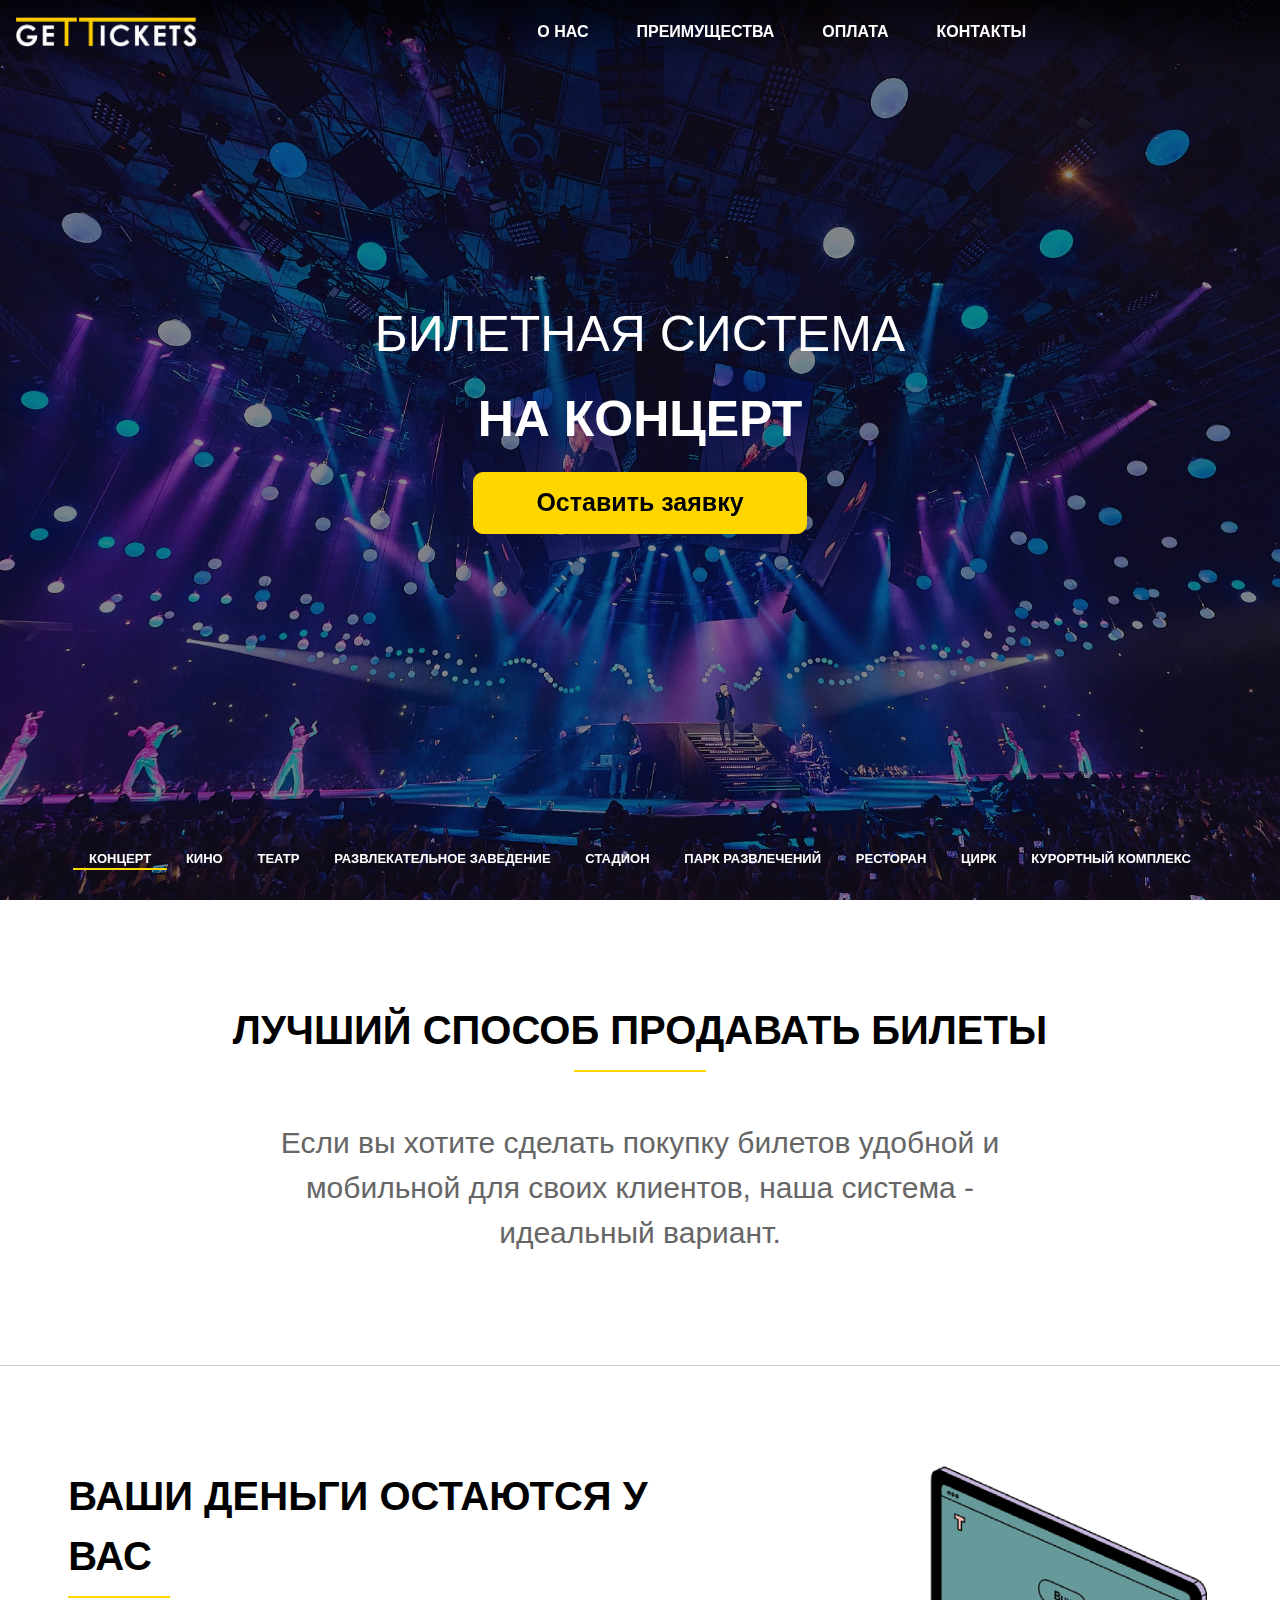
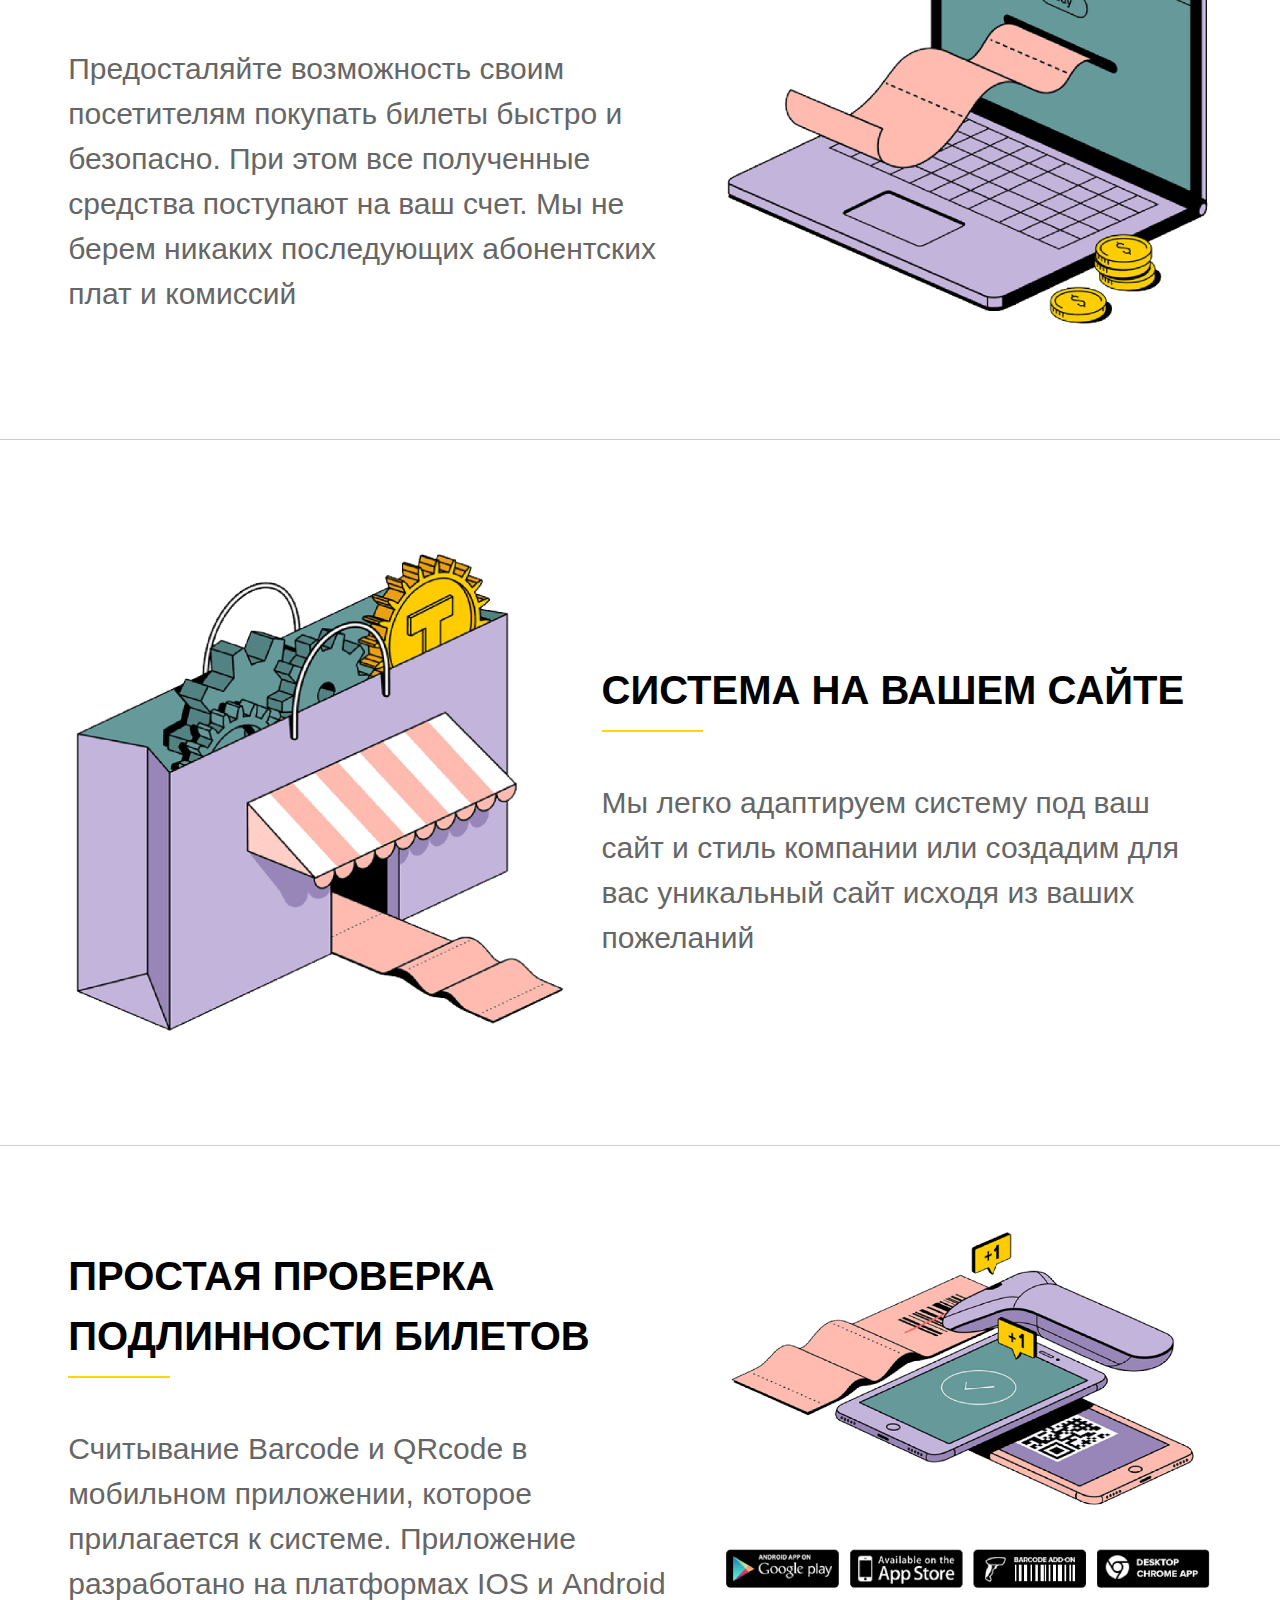
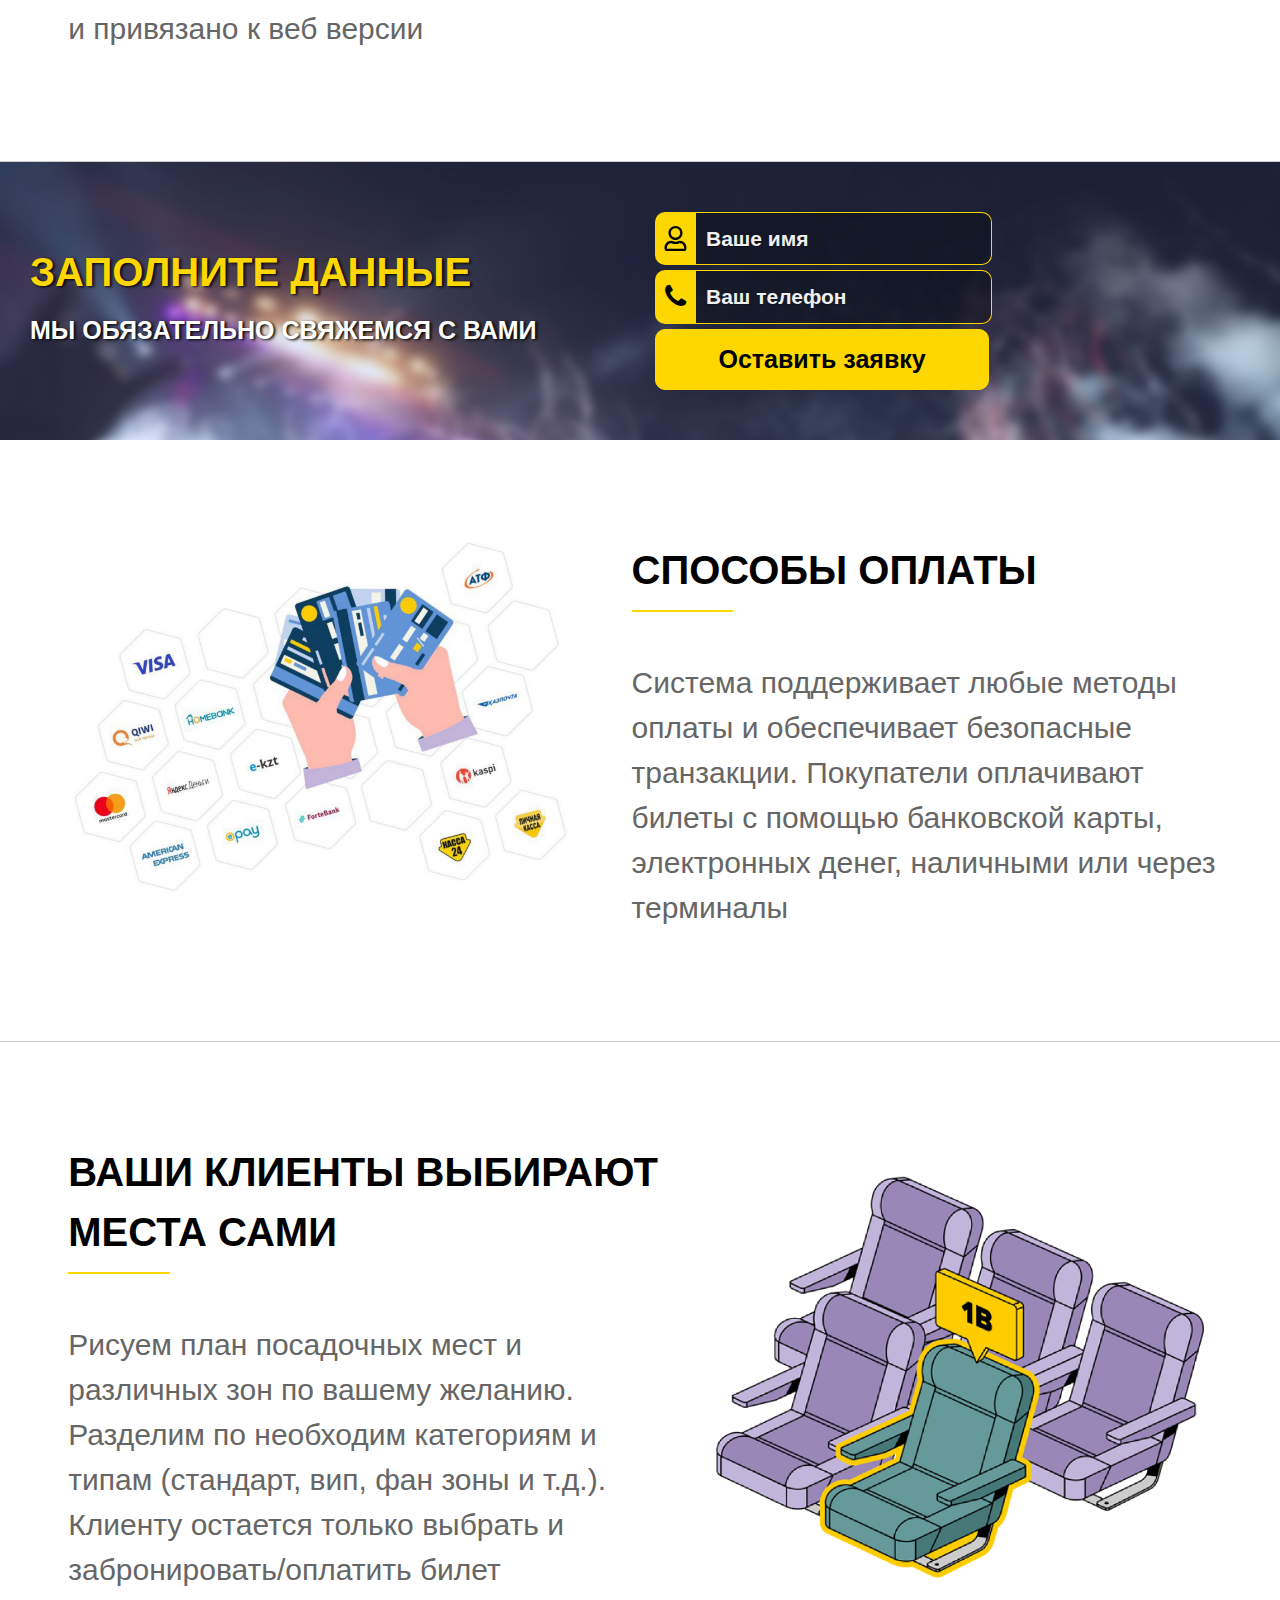
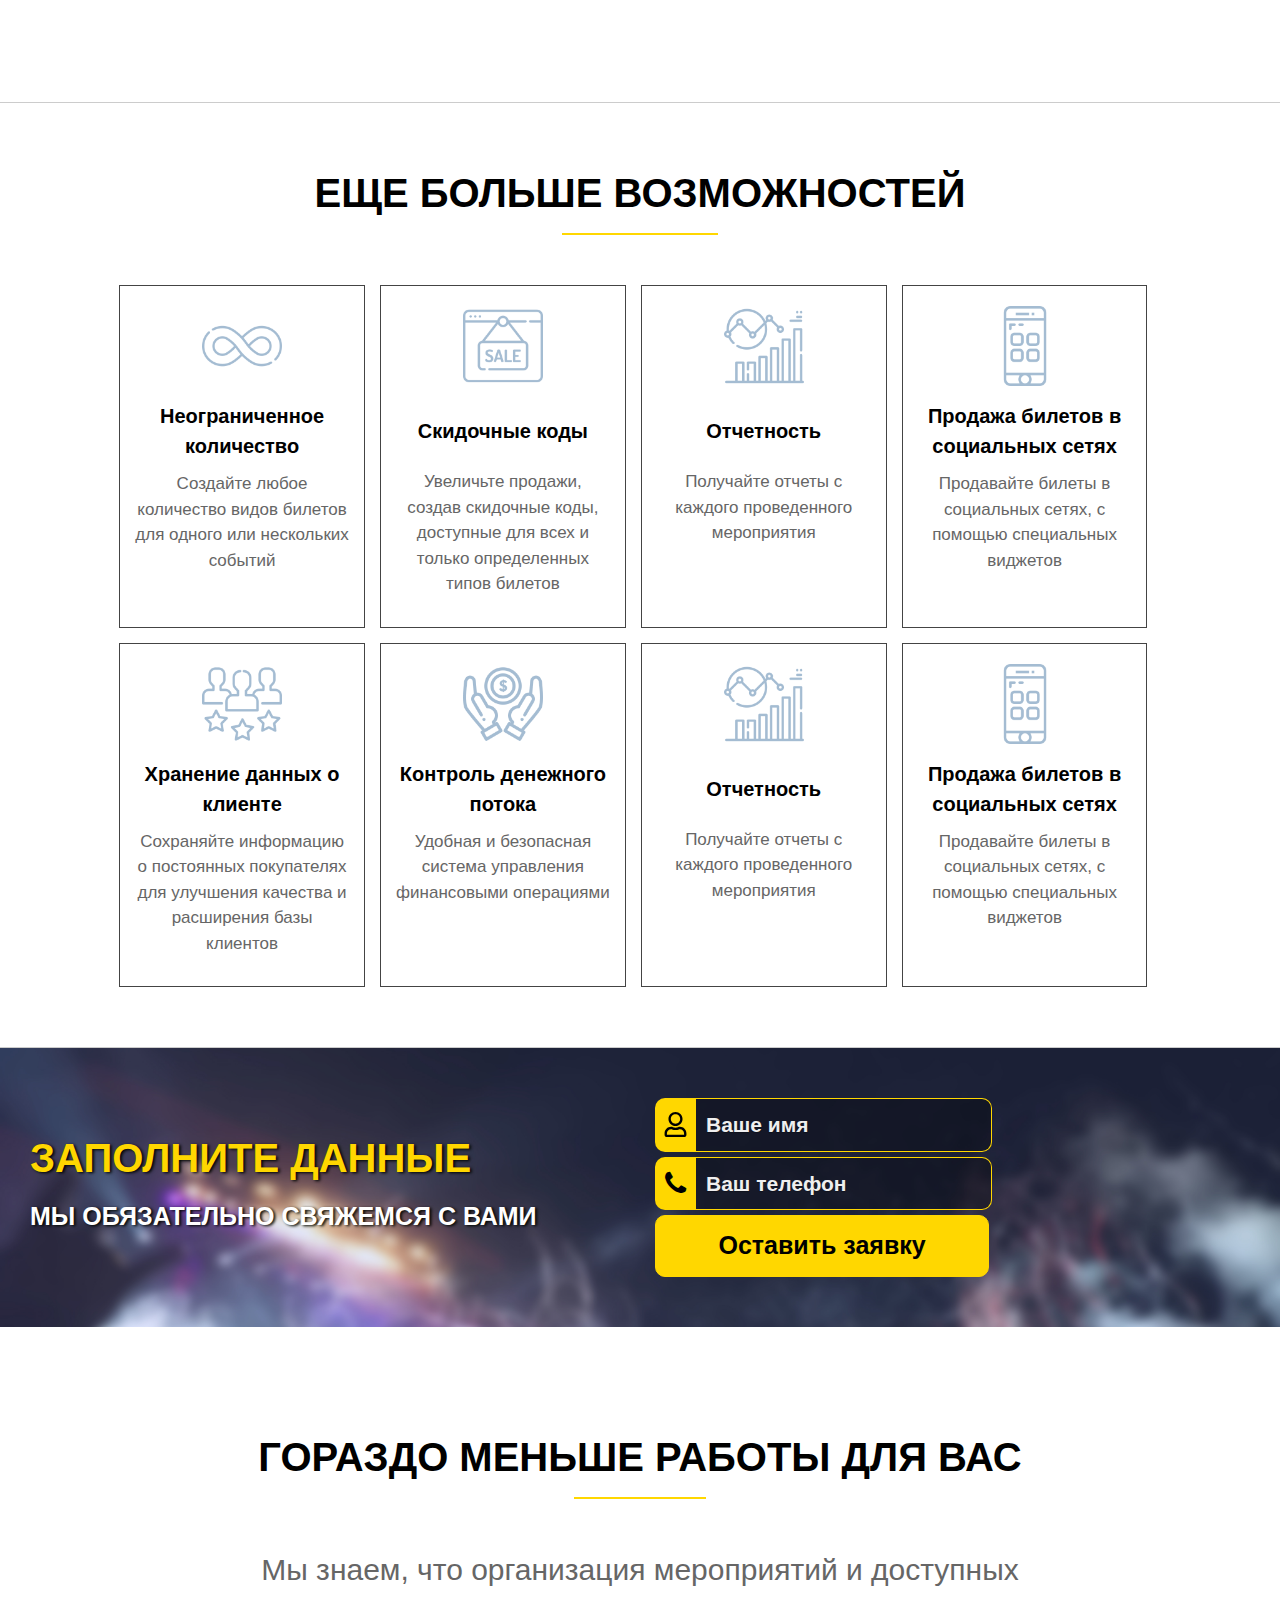
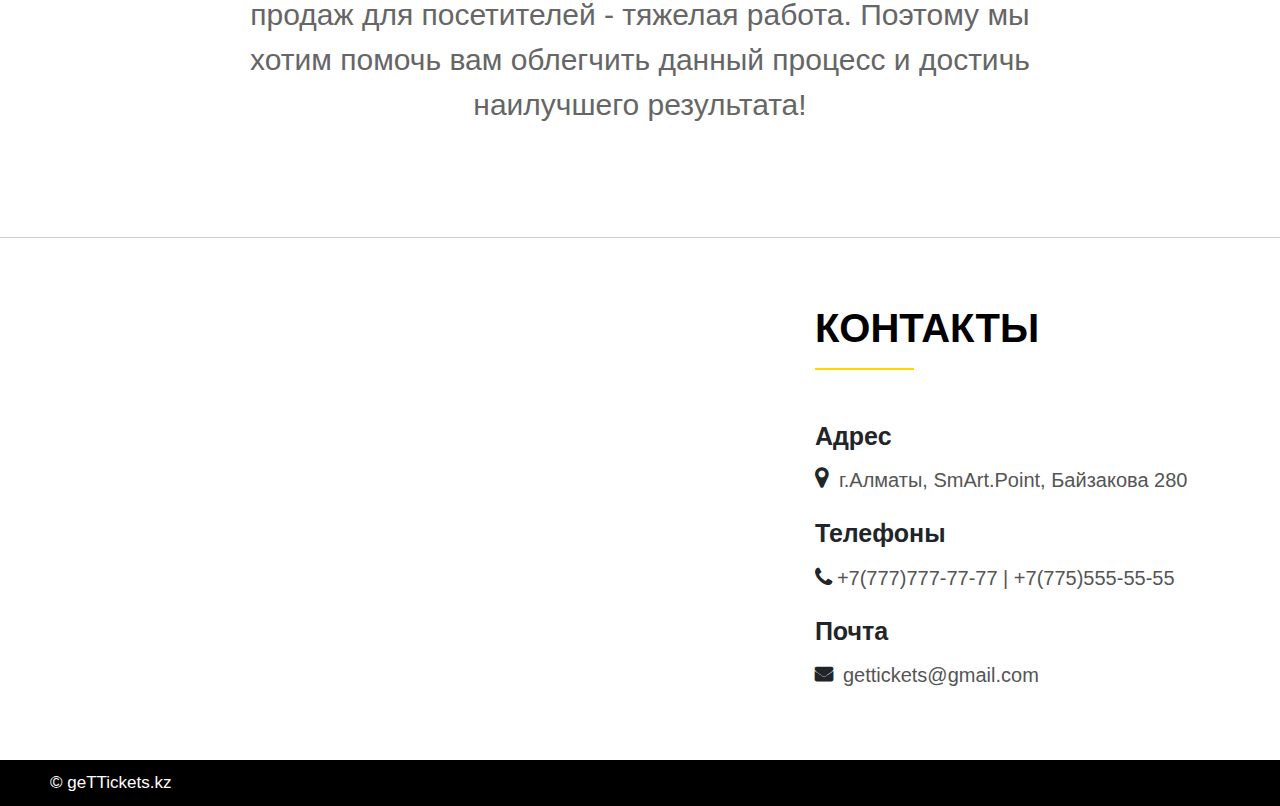
==== last/index.html @ 75f20d88 "sdf" ====
<!DOCTYPE html>
<html lang="en">
<head>
	<meta charset="UTF-8">
	<title>geTTickets | Онлайн продажа билетов</title>
	<link rel="stylesheet" href="css/bootstrap.css">
	<link rel="stylesheet" href="css/bootstrap.min.css">
	<link rel="stylesheet" href="css/style2.css">
	<link rel="stylesheet" href="css/slider.css">
	<link rel="stylesheet" href="css/modal.css">
	<link rel="stylesheet" href="css/menu-bar.css">
	<link rel='stylesheet' href='https://use.fontawesome.com/releases/v5.5.0/css/all.css' integrity='sha384-B4dIYHKNBt8Bc12p+WXckhzcICo0wtJAoU8YZTY5qE0Id1GSseTk6S+L3BlXeVIU' crossorigin='anonymous'>
	<link rel="stylesheet" href="https://cdnjs.cloudflare.com/ajax/libs/font-awesome/4.7.0/css/font-awesome.min.css">
	<link href="https://fonts.googleapis.com/icon?family=Material+Icons" rel="stylesheet">
	<script type="text/javascript" src="https://ajax.googleapis.com/ajax/libs/jquery/1.10.1/jquery.min.js"></script>
	<meta name="viewport" content="width=device-width, initial-scale=1.0">
</head>
</head>
<body>
	<header id="header" class="container-fluid">
		<div class="row js-phone">
			<div class="col-md-1 none-d-768"></div>
			<div id="logo" class="col-md-2 headerDiv">
				<a href="#sliders"><img id="whitelogo" src="img/logowhite.png"></a>
				<a href="#sliders"><img id="blacklogo" src="img/logoblack.png"></a>
			</div>
			<div class="col-md-3 none-d-768"></div>
			<div id="menu" class="col-md-6 headerContent d-flex">
				<div>
					<a class="headerLinks" id="links" href='#about' >О НАС</a>
				</div>
				<div>
					<a class="headerLinks" href="#prem" id="links2">ПРЕИМУЩЕСТВА</a>
				</div>
				<div>
					<a class="headerLinks" href="#money" id="links3">ОПЛАТА</a>
				</div>
				<div>
					<a class="headerLinks" href="#cont" id="links4">КОНТАКТЫ</a>
				</div>
			</div>
			<div id="menu-bar" class="menu-bar" onclick="openNav()">
				<i id="menui" class="fas fa-bars"></i>
			</div>
			<div id="close" onclick="closeNav()">
					<i id="closei" class="fa fa-close"></i>
			</div>
			<div id="myNav" class="overlay">
			  <div class="overlay-content">
			  	<div class="d-flex contact-adpv j-s-c ">
					<div class="d-flex col-md-6 pd-0">
						<i class="material-icons">phone</i> <a href="#"> 8-(72932)-2-24-36</a>
					</div>
					<div class="d-flex col-md-6 left-cont">
						<i class="material-icons">mail_outline</i> <a href="#"> toomadicom@mail.ru</a>
					</div>
				</div>

				<div id="adpv-menu"	class="second-links-adpv">
					<a id="links" href="#about"  onclick="closeNav()">О НАС</a>
					<a id="links2" href="#prem" onclick="closeNav()">ПРЕИМУЩЕСТВА</a>
					<a id="links3" href="#money" onclick="closeNav()">ОПЛАТА</a>
					<a id="links4" href="#cont" onclick="closeNav()">КОНТАКТЫ</a>
				</div>
			    
			  </div>
			</div>
		</div> 
	</header>
	<div id="nav_up" class="nav_up"><i class="material-icons">arrow_upward</i></div>
	<section class="cd-hero">

  <ul id="sliders" class="cd-hero-slider autoplay">

    <li class="selected" id="li-1">
      <div class="cd-full-width">
        <div class="cd-content">
          <p class="ticket">БИЛЕТНАЯ СИСТЕМА</p>
          <p class="ticket-type">НА КОНЦЕРТ</p>
          <div class="buttonZayavka">
					<button id="btn"><p>Оставить заявку</p></button>
			</div>
        </div>
      </div>
    </li>

    <li id="li-2">
      <div class="cd-full-width">
        <div class="cd-content">
          <p class="ticket">БИЛЕТНАЯ СИСТЕМА</p>
          <p class="ticket-type">В КИНО</p>
          <div class="buttonZayavka">
					<button id="btn"><p>Оставить заявку</p></button>
				</div>
        </div>
      </div>
    </li>

    <li id="li-3">
      <div class="cd-full-width">
        <div class="cd-content">
          <p class="ticket">БИЛЕТНАЯ СИСТЕМА</p>
          <p class="ticket-type">В ТЕАТР</p>
          <div class="buttonZayavka">
					<button id="btn"><p>Оставить заявку</p></button>
				</div>
        </div>
      </div>
    </li>

    <li id="li-4">
     <div class="cd-full-width">
        <div class="cd-content">
          <p class="ticket">БИЛЕТНАЯ СИСТЕМА</p>
          <p class="ticket-type">В РАЗВЛЕКАТЕЛЬНОЕ ЗАВЕДЕНИЕ</p>
 			<div class="buttonZayavka">
					<button id="btn"><p>Оставить заявку</p></button>
				</div>
        </div>
      </div>
    </li>

    <li id="li-5">
      <div class="cd-full-width">
        <div class="cd-content">
          <p class="ticket">БИЛЕТНАЯ СИСТЕМА</p>
          <p class="ticket-type">НА СТАДИОН</p>
          <div class="buttonZayavka">
					<button id="btn"><p>Оставить заявку</p></button>
				</div>
        </div>
      </div>
    </li>

    <li id="li-6">
      <div class="cd-full-width">
        <div class="cd-content">
          <p class="ticket">БИЛЕТНАЯ СИСТЕМА</p>
          <p class="ticket-type">В ПАРК РАЗВЛЕЧЕНИЙ</p>
          <div class="buttonZayavka">
				<button id="btn"><p>Оставить заявку</p></button>
			</div>
        </div>
      </div>
    </li>

    <li id="li-7">
      <div class="cd-full-width">
        <div class="cd-content">
          <p class="ticket">БИЛЕТНАЯ СИСТЕМА</p>
          <p class="ticket-type">В РЕСТОРАН</p>
          <div class="buttonZayavka">
					<button id="btn"><p>Оставить заявку</p></button>
				</div>
        </div>
      </div>
    </li>

    <li id="li-8">
      <div class="cd-full-width">
        <div class="cd-content">
          <p class="ticket">БИЛЕТНАЯ СИСТЕМА</p>
          <p class="ticket-type">В ЦИРК</p>
          <div class="buttonZayavka">
					<button  id="btn"><p>Оставить заявку</p></button>
				</div>
        </div>
      </div>
    </li>

    <li id="li-9">
      <div class="cd-full-width">
        <div class="cd-content">
          <p class="ticket">БИЛЕТНАЯ СИСТЕМА</p>
          <p class="ticket-type">НА КУРОРТНЫЙ КОМПЛЕКС</p>
    		<div class="buttonZayavka">
					<button id="btn"><p>Оставить заявку</p></button>
				</div>
        </div>
      </div>
    </li>
  </ul>

  <div class="cd-slider-nav">

    <!--<span class="cd-marker"></span>-->
    <nav class="text">
      <a href="#0" class="selected">КОНЦЕРТ</a>
      <a href="#0">КИНО</a>
      <a href="#0">ТЕАТР</a>
      <a href="#0">РАЗВЛЕКАТЕЛЬНОЕ ЗАВЕДЕНИЕ</a>
      <a href="#0">СТАДИОН</a>
      <a href="#0">ПАРК РАЗВЛЕЧЕНИЙ</a>
      <a href="#0">РЕСТОРАН</a>
      <a href="#0">ЦИРК</a>
      <a href="#0">КУРОРТНЫЙ КОМПЛЕКС</a>
    </nav>
  </div>
</section>

	<section class="container-fluid section2">
		<div class="d-flex jsc-phone">
			<div class="col-md-2 cl-05 none-d-426"></div>
			<div class="col-md-8 div1">   
				<div class="text2">
					<p>ЛУЧШИЙ СПОСОБ ПРОДАВАТЬ БИЛЕТЫ</p>
				</div>
				<div class="col-md-12 d-flex j-s-c-c">
					<div class="col-md-2 line"></div>
				</div>
				<div class="text">
					<p>Если вы хотите сделать покупку билетов удобной и мобильной для своих клиентов, наша система - идеальный вариант.</p>
				</div>
			</div>
			<div class="col-md-2 cl-05 none-d-426"></div>
		</div>		
	</section>
	<section class="container-fluid section1">
		<div class="d-flex">
			<div class="col-md-05"></div>
			<div class="col-md-6">
				<p class="mainText">ВАШИ ДЕНЬГИ ОСТАЮТСЯ У ВАС</p>
				<div class="adpv-line"><div class="col-md-2 line"></div></div>
				<p class="inText">Предосталяйте возможность своим посетителям покупать билеты быстро и безопасно. При этом все полученные средства поступают на ваш счет. Мы не берем никаких последующих абонентских плат и комиссий</p>
			</div>
			<div class="col-md-5 section5">
				<img class="buy adpv-width" src="img/first-png.png">
			</div>
		</div>
	</section>

	

	<section id="about" class="container-fluid section1">
		<div class="d-flex">
			<div class="col-md-05"></div>
			<div class="col-md-5">
				<img class="system none-d-426" src="img/second-png.png">
			</div>
			<div class="col-md-6 m-system">
				<p class="mainText adaptive">СИСТЕМА НА ВАШЕМ САЙТЕ</p>
				<div class="adpv-line"><div class="col-md-2 line"></div></div>
				<p class="inText">Мы легко адаптируем систему под ваш сайт и стиль компании или создадим для вас уникальный сайт исходя из ваших пожеланий</p>
			</div>
			<div class="col-md-5 ">
				<img class="system1 none-dd" src="img/second-png.png">
			</div>
			<div class="col-md-05"></div>
		</div>
	</section>

	<section class="container-fluid section1">
		<div class="d-flex">
			<div class="col-md-05"></div>
			<div class="col-md-6">
				<p class="mainText">ПРОСТАЯ ПРОВЕРКА ПОДЛИННОСТИ БИЛЕТОВ</p>
				<div class="adpv-line"><div class="col-md-2 line"></div></div>
				<p class="inText">Считывание Barcode и QRcode в мобильном приложении, которое прилагается к системе. Приложение разработано на
				платформах IOS и Android и привязано к веб версии</p>
			</div>
			<div class="col-md-5 section5">
				<img class="check adpv-width" src="img/third-png2.png">
			</div>
		</div>
	</section>
	
	<section class="container-fluid zayavka">
		<div class="col-md-12 d-flex">
			<div class="col-md-1 none-d-768"></div>
			<div class="col-md-6 zayavkaText">
				<p class="mainZayavka">ЗАПОЛНИТЕ ДАННЫЕ</p>
				<p class="inZayavka">МЫ ОБЯЗАТЕЛЬНО СВЯЖЕМСЯ С ВАМИ</p>
			</div>
			<form action="send.php" method="post" class="col-md-5 inputs">
				<div class="d-flex div-center">
					<div class="iconName">
						<img style="color: black;height: 25px; width: 25px" src="img/user-regular.svg"></i>
					</div>
					<div>
						<input type="text" name="nameofOrder" placeholder="Ваше имя" required>
					</div>
				</div>
				<div class="d-flex div-center">
					<div class="iconPhone">
						<i style="color: black;font-size: 27px" class="fa fa-phone"></i>
					</div>
					<div class="inputPhone">
						<input name="phone" type="text" placeholder="Ваш телефон" required>
					</div>
				</div>
				<div class="buttonZayavka">
					<button><p>Оставить заявку</p></button>
				</div>
			<div class="col-md-1 none-d-768"></div>
		</form>
	</section>


	<section class="container-fluid section1">
		<div class="d-flex">
			<div class="col-md-05"></div>
			<div class="col-md-5">
				<img class="system none-d-426" src="img/fourth-png.jpg">
			</div>
			<div class="col-md-6 m-money">
				<p class="mainText">СПОСОБЫ ОПЛАТЫ</p>
				<div class="adpv-line"><div class="col-md-2 line"></div></div>
				<p class="inText">Система поддерживает любые методы оплаты и обеспечивает безопасные транзакции. Покупатели оплачивают билеты с помощью банковской карты, электронных денег, наличными или через терминалы</p>
			</div>
			<div class="col-md-5">
				<img class="system1 none-dd" src="img/fourth-png.jpg">
			</div>
			<div class="col-md-05"></div>
		</div>
	</section>

	<section class="container-fluid section1">
		<div class="d-flex">
			<div class="col-md-05"></div>
			<div class="col-md-6">
				<p class="mainText">ВАШИ КЛИЕНТЫ ВЫБИРАЮТ МЕСТА САМИ</p>
				<div class="adpv-line"><div class="col-md-2 line"></div></div>
				<p class="inText">Рисуем план посадочных мест и различных зон по вашему желанию. Разделим по необходим категориям и типам (стандарт, вип, фан зоны и т.д.). Клиенту остается только выбрать и забронировать/оплатить билет</p>
			</div>
			<div class="col-md-5 m-places">
				<img class="places adpv-width" src="img/fifth-png.png">
			</div>
		</div>
	</section>

	<section id="prem" class="container-fluid oport">
		<div class="d-flex">
			<div class="col-md-12 ability">
				<p>ЕЩЕ БОЛЬШЕ ВОЗМОЖНОСТЕЙ</p>
			</div>
			<div class="col-md-12 d-flex j-s-c-c">
				<div class="col-md-15 line"></div>
			</div>
			<div class="col-md-12 d-flex adap">
				<div class="col-md-1 none-d"></div>
				<div class="col-md-23 abilityContTop abilityCont">
					<div class="d-flex j-s-c-c">
						<img src="img/infinity.png">
					</div>
					<p class="abilityMain abilityInfinity">Неограниченное количество</p>
					<p class="abilityIn">Создайте любое количество видов билетов для одного или нескольких событий</p>
				</div>
				<div class="col-md-23 abilityContPad abilityContTop abilityCont">
					<div class="d-flex j-s-c-c">
						<img src="img/sale.png">
					</div>
					<p class="abilityMain abilityMainPad">Скидочные коды</p>
					<p class="abilityIn abilityInPad">Увеличьте продажи, создав скидочные коды, доступные для всех и только определенных типов билетов</p>
				</div>
				<div class="col-md-23 abilityContPad abilityContTop abilityCont">
					<div class="d-flex j-s-c-c">
						<img src="img/diagram.png">
					</div>
					<p class="abilityMain abilityMainPad">Отчетность</p>
					<p class="abilityIn abilityInPad">Получайте отчеты с каждого проведенного мероприятия</p>
				</div>
				<div class="col-md-23 abilityContPad abilityContTop abilityCont"> 
					<div class="d-flex j-s-c-c">
						<img src="img/cellphone.png">
					</div>
					<p class="abilityMain abilityInfinity">Продажа билетов в социальных сетях</p>
					<p class="abilityIn">Продавайте билеты в социальных сетях, с помощью специальных виджетов</p>
				</div>
				<div class="col-md-1 none-d"></div>
			</div>
			
			<div class="col-md-12 d-flex adap">
				<div class="col-md-1 none-d"></div>
			<div class="col-md-23 abilityContTop2 abilityCont">
				<div class="d-flex j-s-c-c">
					<img src="img/rating.png">
				</div>
				<p class="abilityMain abilityInfinity">Хранение данных о клиенте</p>
				<p class="abilityIn">Сохраняйте информацию о постоянных покупателях для улучшения качества и расширения базы клиентов</p>
			</div>
			<div class="col-md-23 abilityContPad abilityContTop2 abilityCont">
				<div class="d-flex j-s-c-c">
					<img src="img/hands.png">
				</div>
				<p class="abilityMain abilityInfinity">Контроль денежного потока</p>
				<p class="abilityIn">Удобная и безопасная система управления финансовыми операциями</p>
			</div>
			<div class="col-md-23 abilityContPad abilityContTop2 abilityCont">
				<div class="d-flex j-s-c-c">
					<img src="img/diagram.png">
				</div>
				<p class="abilityMain abilityMainPad">Отчетность</p>
				<p class="abilityIn abilityInPad">Получайте отчеты с каждого проведенного мероприятия</p>
			</div>
			<div class="col-md-23 abilityContPad abilityContTop2 abilityCont">
				<div class="d-flex j-s-c-c">
					<img src="img/cellphone.png">
				</div>
				<p class="abilityMain abilityInfinity">Продажа билетов в социальных сетях</p>
				<p class="abilityIn">Продавайте билеты в социальных сетях, с помощью специальных виджетов</p>
			</div>
			<div class="col-md-1 none-d"></div>
			</div>
			
		</div>
	</section>

	<section class="container-fluid zayavka">
		<div class="col-md-12 d-flex">
			<div class="col-md-1 none-d-768"></div>
			<div class="col-md-6 zayavkaText">
				<p class="mainZayavka">ЗАПОЛНИТЕ ДАННЫЕ</p>
				<p class="inZayavka">МЫ ОБЯЗАТЕЛЬНО СВЯЖЕМСЯ С ВАМИ</p>
			</div>
			<form action="send.php" method="post" class="col-md-5 inputs">
				<div class="d-flex div-center">
					<div class="iconName">
						<img style="color: black;height: 25px; width: 25px" src="img/user-regular.svg"></i>
					</div>
					<div>
						<input type="text" name="nameofOrder" placeholder="Ваше имя" required>
					</div>
				</div>
				<div class="d-flex div-center">
					<div class="iconPhone">
						<i style="color: black;font-size: 27px" class="fa fa-phone"></i>
					</div>
					<div class="inputPhone">
						<input name="phone" type="text" placeholder="Ваш телефон" required>
					</div>
				</div>
				<div class="buttonZayavka">
					<button><p>Оставить заявку</p></button>
				</div>
			<div class="col-md-1 none-d-768"></div>
		</form>
	</section>

	<section class="container-fluid section1">
		<div class="d-flex">
			<div class="col-md-2 cl-05"></div>
			<div class="col-md-8 textLast div1">
				<p class="mainText3">ГОРАЗДО МЕНЬШЕ РАБОТЫ ДЛЯ ВАС</p>
				
				<div class="col-md-12 d-flex j-s-c-c">
					<div class="col-md-2 line"></div>
				</div>

				<p class="inText3">Мы знаем, что организация мероприятий и доступных продаж для посетителей - тяжелая работа. Поэтому мы хотим помочь вам облегчить данный процесс и достичь наилучшего результата!</p>
			</div>
			<div class="col-md-2 cl-05"></div>
		</div>
	</section>

	<section id="cont" class="container-fluid section10">
		<div class="d-flex">
			<div class="col-md-05 none-d"></div>
			<div class="col-md-7">
				<iframe src="https://www.google.com/maps/embed?pb=!1m18!1m12!1m3!1d2906.699602905428!2d76.91304671493226!3d43.23675747913763!2m3!1f0!2f0!3f0!3m2!1i1024!2i768!4f13.1!3m3!1m2!1s0x3883692d9f8f2147%3A0x285d7f198254b840!2sSmArt.Point!5e0!3m2!1sru!2skz!4v1543056593631" width="100%" height="100%" frameborder="0" style="border:0" allowfullscreen></iframe>
			</div>
			<div class="col-md-4 contact">
				<div class="h-text"><p class="contacts">КОНТАКТЫ</p>	</div>
				
				<div class="col-md-12 jsc-phone d-flex pd-0"><div class="col-md-3 line "></div></div>
				<div class="p-contacts">
					<p class="address">Адрес</p>
					<div class="d-flex">
						<i style="font-size: 24px;" class="fa fa-map-marker"></i>
						<p class="addressCont">г.Алматы, SmArt.Point, Байзакова 280</p>
					</div>
					<p class="phone">Телефоны</p>
					<div class="d-flex">
						<i class="fa fa-phone" style="font-size: 22px;padding-top: 3px;"></i>
						<p class="phoneCont">+7(777)777-77-77 | +7(775)555-55-55</p>
					</div>
					<p class="email">Почта</p>
					<div class="d-flex iconSMS">
						<i class="fa fa-envelope" style="padding-top: 5px; font-size: 18px"></i>
						<p class="emailCont">gettickets@gmail.com</p>
					</div>
				</div>
			</div>
		</div>
	</section>
		
	<footer class="container-fluid footerContent">
		<p>© geTTickets.kz</p>
	</footer>

	<script>
    window.onscroll = function() {scrollFunction(),scrollF()};
     function scrollF() {
		    if (document.body.scrollTop > 500 || document.documentElement.scrollTop > 500) {
		        document.getElementById("nav_up").style.display = "block";
		    } else {
		        document.getElementById("nav_up").style.display = "none";
		    }
		}
    function scrollFunction() {
        if (document.body.scrollTop > 50 || document.documentElement.scrollTop > 50) {
            document.getElementById("header").style.background = "white";
            document.getElementById("blacklogo").style.display = "block";
            document.getElementById("whitelogo").style.display = "none";

            document.getElementById("header").style.boxShadow = "0 0.5px 20px rgba(0, 0, 0, .3)";
            document.getElementById("links").style.color = "black";
            document.getElementById("links2").style.color = "black";
            document.getElementById("links3").style.color = "black";
            document.getElementById("links4").style.color = "black";
            document.getElementById("menui").style.color = "black";
            document.getElementById("closei").style.color = "black";

            document.getElementById("header").style.transition = "0.7s";
        } else {
        	document.getElementById("blacklogo").style.display = "none";
            document.getElementById("whitelogo").style.display = "block";
            
        	document.getElementById("header").style.boxShadow = "0 4px 8px rgba(0, 0, 0, 0)";
            document.getElementById("header").style.background = "transparent";
            document.getElementById("links").style.color = "white";
            document.getElementById("links2").style.color = "white";
            document.getElementById("links3").style.color = "white";
            document.getElementById("links4").style.color = "white";
            document.getElementById("menui").style.color = "white";
            document.getElementById("closei").style.color = "white";
        }
    }
    
  </script>
  <script src="js/jquery-1.3.2.js" type="text/javascript"></script>
		<script>
			$(function() {
				var $elem = $('#content');
				
				$('#nav_up').fadeIn('default');  

				$('#nav_up').click(
					function (e) {
						$('html, body').animate({scrollTop: '0px'}, 800);
					}
				);
            });
    </script>
 <script type="text/javascript">
	    $(document).ready(function(){
   		 $("#menu").on("click","a", function (event) {
        event.preventDefault();
        var id  = $(this).attr('href'),
            top = $(id).offset().top;
        $('body,html').animate({scrollTop: top}, 1000);
    		});
		});
</script>
 <script type="text/javascript">
	    $(document).ready(function(){
   		 $("#logo").on("click","a", function (event) {
        event.preventDefault();
        var id = $(this).attr('href'),
            top = $(id).offset().top;
        $('body,html').animate({scrollTop: top}, 1000);
    		});
		});
</script>
<script type="text/javascript">
	    $(document).ready(function(){
   		 $("#adpv-menu").on("click","a", function (event) {
        event.preventDefault();
        var id  = $(this).attr('href'),
            top = $(id).offset().top;
        $('body,html').animate({scrollTop: top}, 1000);
    		});
		});
</script>
	
<script>
  var slidesWrapper = $('.cd-hero-slider');

  //check if a .cd-hero-slider exists in the DOM
  if ( slidesWrapper.length > 0 ) {

    var sliderNav = $('.cd-slider-nav');
    var slidesNumber = slidesWrapper.children('li').length;
    var visibleSlidePosition = 0;
    var autoPlayId;
    var autoPlayDelay = 3500;

    // autoplay slider
    setAutoplay(slidesWrapper, slidesNumber, autoPlayDelay);

    // change visible slide
    sliderNav.on('click', 'a', function(event) {
      event.preventDefault();

      var selectedItem = $(this);

      if(!selectedItem.hasClass('selected')) {

        // if it's not already selected
        var selectedPosition = selectedItem.index();
        var activePosition = slidesWrapper.find('li.selected').index();

        if( activePosition < selectedPosition) {
          nextSlide(slidesWrapper.find('.selected'), slidesWrapper, sliderNav, selectedPosition);
        } else {
          prevSlide(slidesWrapper.find('.selected'), slidesWrapper, sliderNav, selectedPosition);
        }

        //this is used for the autoplay
        visibleSlidePosition = selectedPosition;

        updateSliderNavigation(sliderNav, selectedPosition);
        setAutoplay(slidesWrapper, slidesNumber, autoPlayDelay);
      }
    });
  }

  function nextSlide(visibleSlide, container, pagination, n){
    visibleSlide.removeClass('selected from-left from-right').addClass('is-moving').one('webkitTransitionEnd otransitionend oTransitionEnd msTransitionEnd transitionend', function(){
      visibleSlide.removeClass('is-moving');
    });

    container.children('li').eq(n).addClass('selected from-right').prevAll().addClass('move-left');
  }

  function prevSlide(visibleSlide, container, pagination, n){
    visibleSlide.removeClass('selected from-left from-right').addClass('is-moving').one('webkitTransitionEnd otransitionend oTransitionEnd msTransitionEnd transitionend', function(){
      visibleSlide.removeClass('is-moving');
    });
    container.children('li').eq(n).addClass('selected from-left').removeClass('move-left').nextAll().removeClass('move-left');
  }

  function updateSliderNavigation(pagination, n) {
    var navigationDot = pagination.find('.selected');
    navigationDot.removeClass('selected');
    pagination.find('a').eq(n).addClass('selected');
  }

  // autoplay
   function setAutoplay(wrapper, length, delay) {
    if(wrapper.hasClass('autoplay')) {
      clearInterval(autoPlayId);
      autoPlayId = window.setInterval(function(){autoplaySlider(length)}, delay);
    }
   }

  function autoplaySlider(length) {
    if( visibleSlidePosition < length - 1) {
      nextSlide(slidesWrapper.find('.selected'), slidesWrapper, sliderNav, visibleSlidePosition + 1);
      visibleSlidePosition +=1;
    } else {
      prevSlide(slidesWrapper.find('.selected'), slidesWrapper, sliderNav, 0);
      visibleSlidePosition = 0;
    }
    updateSliderNavigation(sliderNav, visibleSlidePosition);
  }

</script>
<script>
		var menu = document.getElementById("menu-bar");
		var close = document.getElementById("close");
		var header = document.getElementById("header");
		function openNav() {
			document.getElementById("myNav").style.height = "40%";
			menu.style.display = "none";
			close.style.display = "block";
			header.style.background = "rgba(0,0,0,0.9)";
			if (document.body.scrollTop > 50 || document.documentElement.scrollTop > 50) {
				header.style.background = "white";
			}
			else{
				header.style.background = "rgba(0,0,0,0.9)";
			}
		}
		function closeNav() {
		  document.getElementById("myNav").style.height = "0%";
		  menu.style.display = "block";
		  close.style.display = "none";
		  if (document.body.scrollTop > 50 || document.documentElement.scrollTop > 50) {
				header.style.background = "white";
			}
			else{
				header.style.background = "transparent";
			}
		}
	</script>
</body>
</html>
---- last/css/style2.css ----
body{
	background-color: white;
	font-family: 'Arial';  
	font-weight: 700;
	width: 100%;
	margin:auto;
}

#close{
	display: none;
}

.menu-bar{
	display: none;
}

.pd-0{
	padding: 0!important;
}

#blacklogo{
	display: none;
}

.none-dd{
	display: none;
}
.container1{
	width: 90%;
	margin: auto;
}
header{
	background: linear-gradient(to bottom, rgba(0,0,0,0.75) 0%,rgba(0,0,0,0)100%);
	z-index: 10000;
	width: 100%;
	background-color: transparent;
	position: fixed;
}
.d-flex-d{
	display: flex;
}
.d-flex{
	display: -ms-flexbox;
  	display: flex;
  	-ms-flex-wrap: wrap;
  	flex-wrap: wrap;
}

#li-1{
	text-align: center;
  	background: url(../img/koncert.jpg);
  	background-position: center;
  	background-size: cover;
  	background-repeat: no-repeat; 
}

#li-2{
	text-align: center;
  	background: url(../img/cinema1.jpg);
  	background-position: center;
  	background-size: cover;
  	background-repeat: no-repeat; 
}

#li-3{
	text-align: center;
  	background: url(../img/theatre.jpg);
  	background-position: center;
  	background-size: cover;
  	background-repeat: no-repeat; 
}

#li-4{
	text-align: center;
  	background: url(../img/casino.jpg);
  	background-position: center;
  	background-size: cover;
  	background-repeat: no-repeat; 
}

#li-5{
	text-align: center;
  	background: url(../img/stadium-main.jpg);
  	background-position: center;
  	background-size: cover;
  	background-repeat: no-repeat; 
}

#li-6{
	text-align: center;
  	background: url(../img/atraction.jpg);
  	background-position: center;
  	background-size: cover;
  	background-repeat: no-repeat; 
}
#li-7{
	text-align: center;
  	background: url(../img/rest2.jpg);
  	background-position: center;
  	background-size: cover;
  	background-repeat: no-repeat; 
}
#li-8{
	text-align: center;
  	background: url(../img/circus1.jpg);
  	background-position: center;
  	background-size: cover;
  	background-repeat: no-repeat; 
}
#li-9{
	text-align: center;
  	background: url(../img/resort1.jpg);
  	background-position: center;
  	background-size: cover;
  	background-repeat: no-repeat; 
}

.headerContent div{
	padding: 0 24px;
	font-size: 15px;
	color: white !important;
	text-decoration: none !important;
}
.headerContent a{
	color: white;
	text-decoration: none !important;
}
.headerContent a:hover{
	padding-bottom: 5px;
	border-bottom: 2px solid gold;
	transition: 0.3s;
	color: white;
}
.headerContent{
	padding-top: 20px;
	color: white;
	padding-bottom: 20px;
	padding-left: 100px!important;
}

.headerLinks{
	margin: 0;
	font-size: 14.5px;
}
#mg-1{
	margin: 0;
}

.text10{
	color: white;
	padding: 0px;
	margin: 0;
	font-weight: 700;
}
.iconPhone{
	display: flex;
	align-items: center;
	justify-content: center;
	padding: 10px;
	background-color: gold;
	border-radius: 10px 0 0 10px;
	border-right: 0;
	margin-top: 5px;
}

.iconName{
	display: flex;
	align-items: center;
	justify-content: center;
	padding: 8px;
	background-color: gold;
	border-radius: 10px 0 0 10px;
	border-right: 0;
}

.headerDiv{
	display: flex;
	align-items: center;
}

.text{
	text-align: center;
	padding-top: 20px;
}
.text p{
	font-size: 30px;
	padding-top: 30px;
	font-weight: 10;
	color: #666;
}

.text2{
	text-align: center;
	color: black;
	font-size: 40px;
}

.textLast{
	text-align: center;
}
.mainText3{
	font-size: 40px;
	color: black;
}

.inText3{
	padding-top: 50px;
	font-size: 30px;
	font-weight: 100;
	color: #666;
}

.section2{
	padding: 100px 0px;
	border-bottom: 1px solid rgba(0,0,0,0.2);
	background-color: white;
}

img{
	width: 100%;
}

.image{
	height: 250px;
	width: 400px;
}

.wg2{
	padding-left:10px;
}

.work1{
	text-align: center;
}

.work2{
	text-align: center;
}

.mainText{
	font-size: 40px;
	font-weight: 600;
	color: black;
}

.m-0{
	margin: 0;
	padding: 0!important;
}

.inText{
	font-size: 30px;
	font-weight: 10;
	color: #666;
	padding-top: 50px;
}

.text3{
	border-bottom: 2px solid black;
	width: 235px;
}

.text4{
	padding-top: 50px;
}

.image1{
	width: 300px;
	height: 300px;
}

.section1{
	border-bottom: 1px solid rgba(0,0,0,0.2);
	padding: 100px 0px;
	width: 100%;
	background-color: white;
}

.section5{
	margin-top: -15px;
	padding-left: 30px;
}

.div2{
	padding-top: 30px;
}

.text5{
	text-align: center;
	border-bottom: 2px solid black;
}

.section3{
	width: 100%;
	padding-top: 60px;
	padding-bottom: 60px;
	background-color: white;
}

.forText1{
	text-align: center;
	font-size: 20px;
}

.prem{
	margin: auto;
	height: 150px;
	width: 150px;
}

.forText2{
	text-align: center;
}
.forText3{
	text-align: center;
}
.div5{
	width: 150px;
	height: 2px;
	background-color: grey;
}
.image3{
	width: 250px;
	height: 250px;
	float: right;
}
.div6{
	padding-top: 70px;
}
.forDiv10{
	border-left: 2px solid black;
	margin-top: 50px;
	padding-left: 10px;
	padding-top: 5px;
	margin-bottom: 50px;
	height: 100px; 
}
.forDiv11{
	padding-top: 10px;
}

.section4{
	background-color: yellow;
}

.div7{
	padding-top: 50px;
}
.line{
	background-color: gold;
	height: 2px;
}
.h-1{
	height: 1px;
}
.j-s-c-c{
	justify-content: center;
}
footer{
	background-color: black;
}
.footerContent{
	padding: 10px 0px;
}
.buy{
	height: auto;
	width: 100%;
}
.m-buy{
	margin-left: -20px;
}
.oport{
	padding: 60px 0;
	border-bottom: 1px solid rgba(0,0,0,0.2);
}

.section10{
	background-color: white;
	padding: 60px 0;
}

input:-webkit-autofill, textarea:-webkit-autofill, select:-webkit-autofill{
	background-color: rgba(0,0,0,0.3) !important;	
}

.inputs input{
	background-color: rgba(0,0,0,0.3);
	padding: 10px;
	padding-right: 0;
	border-radius: 0 10px 10px 0;
	border: 1px solid gold;
	border-left: 0;
	outline: none;
	font-size: 21px;
	color: white;
}

.zayavka{
	background: url(../img/bg-1.jpg);
	background-size: cover;
	background-position: center;
	padding: 50px 0;
}

.zayavkaText{
	padding-top: 30px;
}

.mainZayavka{
	font-size: 40px;
	color: gold;
	text-shadow: 2px 1px 3px rgba(0, 6, 0, 1);
}

.inZayavka{
	font-size: 25px;
	text-shadow: 2px 1px 3px rgba(0, 6, 0, 1);
	color: white;
}

.buttonZayavka{
	padding-top: 5px;
	margin: 0;
}
.ability{
	text-align: center;
}
.ability p{
	font-size: 40px;
	color: black;
}
.abilityCont{
	border: 1px solid #444;
	text-align: center;
}
.abilityCont img{
	height: 80px;
	width: 80px;
}
.abilityInfinity{
	padding-top: 15px;
}

.abilityMain{
	font-size: 20px;
	color: black;
}

.abilityIn{
	font-weight: 100;
	font-size: 17px;
	color: #666;
}

.abilityMainPad{
	padding-top: 30px;
}

.abilityInPad{
	padding-top: 13px;
}

.abilityContTop{
	padding-top: 20px;
	margin-top: 50px;
	padding-bottom: 20px;
}

.abilityContTop2{
	padding-top: 20px;
	margin-top: 15px;
	padding-bottom: 20px;
}

.abilityContPad{
	margin-left: 15px;
}

.souyz{
	padding: 40px 0; 
	border-bottom: 1px solid rgba(0,0,0,0.2);
}
.rslides {
  position: relative;
  list-style: none;
  overflow: hidden;
  width: 100%;
  padding: 0;
  margin: 0;
  }

.rslides li {
  -webkit-backface-visibility: hidden;
  position: absolute;
  display: none;
  width: 100%;
  left: 0;
  top: 0;
  }

.rslides li:first-child {
  position: relative;
  display: block;
  float: left;
  }

.rslides img {
  display: block;
  height: auto;
  float: left;
  width: 100%;
  border: 0;
  }


button{
	background-color: gold;
	border: 0;
	margin: 0;
	border-radius: 10px;
	color: black !important;
	outline: none !important;
	border: 1px solid gold;
	cursor: pointer;
}

button:hover{
	transition: 0.4s;
	background-color: rgba(0,0,0,0.8);
	color: gold !important;
}

.inputPhone{
	padding-top: 5px;
}

button p{
	margin: 0;
	padding: 10px 56.5px;
	font-size: 25px;
	font-weight: 700;
}

::-webkit-input-placeholder {
    color: #efefef;
    font-family: 'PT Sans', sans-serif;
    text-shadow: 0 1px 1px rgba(0, 0, 0, .3);
}

.contacts{
	font-size: 40px;
	color: black;
}
.p-contacts{
	padding-top: 50px;
}
.address{
	font-size: 25px;
}
.addressCont{
	padding-left: 10px;
	font-weight: 100;
	font-size: 20px;
	color: #555;
}
.phone{
	font-size: 25px;
	padding-top: 10px;
}
.phoneCont{
	font-size: 20px;
	padding-left: 5px;
	font-weight: 100;
	color: #555;
}
.email{
	font-size: 25px;
	padding-top: 10px;
}
.emailCont{
	font-size: 20px;
	padding-left: 10px;
	font-weight: 100;
	color: #555;
}
.m-money{
	margin-left: 30px;
}
.places{
	width: 100%;
	height: auto;
}
.m-places{
	margin-top: 30px;
}

.system{
	width: 100%;
	height: auto;
}
.m-system{
	padding-top: 120px;
}
.check{
	width: 100%;
	height: auto;
}

.iconSMS i{
	padding-top: 3px; 
	font-weight: bold;
}

.footerContent p{
	color: white;
	margin: 0;
	font-weight: 100;
	font-size: 17px;
	margin-left: 50px;
}
.div8{
	padding-top: 40px;
}
@media only screen and (max-width: 575px) {
	.div8{
		padding-top: 50px;
	}
	.div6{
		padding-top: 50px;
	}
}
 
.oplataForMoney {
	margin-left: 100px;
	font-size: 20px; 
	font-weight: bold;
}

.oplata {
	width: 50px;
	height: 2px;
	background-color: black;
}
@media (max-width: 2561px){	
	.headerContent{
		padding-top: 40px;
		padding-bottom: 40px;
	}
	.headerLinks{
		font-size: 25px;
	}
	.cd-slider-nav a{
		font-size: 20px;
	}
	.adpv-width{
		width: 70%;
	}
	.system{
		width: 70%;
	}
}
@media (max-width: 2102px){	
	.headerContent{
		padding-top: 30px;
		padding-bottom: 30px;
	}
	.headerLinks{
		font-size: 20px;
	}
	.cd-slider-nav a{
		font-size: 20px;
	}
	.adpv-width{
		width: 70%;
	}
	.system{
		width: 70%;
	}
}
@media (max-width: 1921px){	
	.headerContent{
		padding-top: 20px;
		padding-bottom: 20px;
	}
	.headerLinks{
		font-size: 16px;
	}
	.cd-slider-nav a{
		font-size: 16px;
	}
	.adpv-width{
		width: 100%;
	}
	.system{
		width: 100%;
	}
	.headerContent{
    	padding-left: 50px!important;
    	padding-right: 0px!important;
	}
}


@media (max-width: 1692px){
	.headerContent{
		padding-left: 50px!important;
	}
}
@media (max-width: 1597px){
	.headerContent{
		padding-left: 50px!important;
	}
}
@media (max-width: 1492px){
	.none-d-768{
		display: none;
	}
	.headerContent{
		-ms-flex: 0 0 70%;
    	flex: 0 0 74%;
    	max-width: 74%;
    	padding-left: 300px!important;
    	padding-right: 0px!important;
	}
}
@media (max-width: 1239px){	
	.none-d-768{
		display: none;
	}
	.headerDiv{
		padding-left: 50px;
		flex: 0 0 20.666667%;
   		max-width: 20.666667%;
	}
	.headerContent{
		-ms-flex: 0 0 70%;
    	flex: 0 0 74%;
    	max-width: 74%;
    	padding-left: 380px!important;
    	padding-right: 0px!important;
	}
}
@media (max-width: 1197px){	
	.none-d-768{
		display: none;
	}
	.headerDiv{
		padding-left: 50px;
		flex: 0 0 20.666667%;
   		max-width: 20.666667%;
	}
	.headerContent{
		-ms-flex: 0 0 70%;
    	flex: 0 0 74%;
    	max-width: 74%;
    	padding-left: 300px!important;
    	padding-right: 0px!important;
	}
}
@media (max-width: 1087px){	
	.headerDiv{
		padding-left: 50px;
		flex: 0 0 20.666667%;
   		max-width: 20.666667%;
	}
	.headerContent{
		-ms-flex: 0 0 70%;
    	flex: 0 0 74%;
    	max-width: 74%;
    	padding-left: 250px!important;
    	padding-right: 0px!important;
	}
}
@media (max-width: 1024px){
	.none-d{
		display: none;
	}
	.abilityContTop{
		padding-bottom: 0px;
	}
	.abilityCont{
		flex: 0 0 23.83333%!important;
    	max-width: 23.83333%!important;
	}
	.abilityContPad{
		margin-left: 14px;
	}
	.abilityMainPad{
		padding-top: 15px;
	}
	.abilityContTop2{
		padding-bottom: 0;
	}
	.headerContent{
		padding-left: 0!important;
	}
	.headerContent div{
		padding: 0 20px;
	}
	.ticket{
		font-size: 40px!important;
	}
	.ticket-type{
		font-size: 40px !important;
	}
	.text a{
		padding: 0 12px !important;
		font-weight: 600;
		font-size: 11px;
	}
	.mainText{
		font-size: 30px;
	}
	.text2{
		font-size: 36px;
	}
	.inText{
		font-size: 25px;
	}
	.text p{
		font-size: 25px;
	}
	.ability p{
		font-size: 36px;
	}
	.mainZayavka{
		font-size: 36px;
	}
	.inZayavka{
		font-size: 20px;
	}
	button p{
		font-size: 18px;
		padding: 10px 63px;
	}
	.inputs input{
		padding-right: 27px;
		font-size: 16px;
	}
	.iconPhone i{
		font-size: 25px !important;
	}
	.mainText3{
		font-size: 36px;
	}
	.inText3{
		font-size: 25px;
	}
	.contact{
		-ms-flex: 0 0 41.666667%;
   	 	flex: 0 0 41.666667%;
   		max-width: 41.666667%;
	}
	.contacts{
		font-size: 36px;
	}
	.address{
		font-size: 22px;
	}
	.phone{
		font-size: 22px;
	}
	.email{
		font-size: 22px;
	}
	.cl-05{
		-ms-flex: 0 0 4.166666%;
    	flex: 0 0 4.166666%;
   		 max-width: 4.166666%;
	}
	.div1{
		-ms-flex: 0 0 91.666667%;
    	flex: 0 0 91.666667%;
   		max-width: 91.666667%;
	}
}	
@media (max-width: 958px){
	.abilityContPad{
		margin-left: 14px;
	}
}
@media (max-width: 824px){
	.headerLinks{
		font-size: 13px;
		font-weight: 700;
	}
	.none-d-768{
		display: none;	
	}
	.headerDiv{
		padding-left: 35px!important;
		-ms-flex: 0 0 25.8%;
    	flex: 0 0 25.8%;
    	max-width: 25.8%;
	}
	.inputs{
		margin-left: 35px;
	}
	.zayavkaText{
		padding-left: 40px;
	}
	
	.headerContent{
		-ms-flex: 0 0 70%;
    	flex: 0 0 74%;
    	max-width: 74%;
    	padding-left: 140px!important;
    	padding-right: 0px!important;
	}
	.headerContent div{
		font-size: 14px;
		font-weight: normal;
	}
	.cl-05{
		-ms-flex: 0 0 4.166666%;
    	flex: 0 0 4.166666%;
   		 max-width: 4.166666%;
	}
	.div1{
		 -ms-flex: 0 0 91.666667%;
    	flex: 0 0 91.666667%;
   		 max-width: 91.666667%;
	}
	.ticket{
		font-size: 35px!important;
	}
	.ticket-type{
		font-size: 35px !important;
	}
	.inputs input{
		padding-right: 0px;
	}
	button p{
		padding: 10px 50px;
	}
	.iconPhone{
		padding: 10px 11px;
	}
	.iconPhone i{
		font-size: 24px!important;
	}
	.m-system{
		padding-top: 50px;
	}
	.mainText{
		font-size: 25px;
	}
	.text2{
		font-size: 28px;
	}
	.inText{
		padding-top: 20px;
		font-size: 18px;
	}
	.adaptive{
		font-size: 23px;
	}
	.adaptive1{
		font-size: 26px;
	}
	.text p{
		font-size: 20px;
	}
	.ability p{
		font-size: 26px;
	}
	.mainZayavka{
		font-size: 25px;
	}
	.inZayavka{
		font-size: 15px;
	}
	.section5{
		margin: 0px;
		padding-left: 0px; 
	}
	.abilityMain{
		font-size: 16px;
	}
	.abilityIn{
		font-size: 14px;
	}
	.abilityContPad{
		margin-left: 12px;
	}
	.col-md-23{
		padding-right: 5px;
		padding-left: 5px;
	}
	.mainText3{
		font-size: 26px;
	}
	.inText3{
		font-size: 20px;
		padding-top: 30px;
	}
	.contact{
		padding-right: 0px !important;
	}
	.contacts{
		font-size: 25px;
	}
	.p-contacts{
		padding-top: 20px;
	}
	.address, .phone, .email{
		font-size: 18px;
	}
	.addressCont, .phoneCont,.emailCont{
		padding-top: 3px;
		font-size: 15px;
	}
}

@media (max-width: 768px){
	.headerLinks{
		font-size: 13px;
		font-weight: 700;
	}
	.none-d-768{
		display: none;	
	}
	.headerDiv{
		padding-left: 35px!important;
		-ms-flex: 0 0 25.8%;
    	flex: 0 0 25.8%;
    	max-width: 25.8%;
	}
	.inputs{
		margin-left: 35px;
	}
	.zayavkaText{
		padding-left: 40px;
	}
	
	.headerContent{
		-ms-flex: 0 0 70%;
    	flex: 0 0 70%;
    	max-width: 70%;
    	padding-left: 95px!important;
    	padding-right: 0px!important;
	}
	.headerContent div{
		font-size: 14px;
		font-weight: normal;
	}
	.cl-05{
		-ms-flex: 0 0 4.166666%;
    	flex: 0 0 4.166666%;
   		 max-width: 4.166666%;
	}
	.div1{
		 -ms-flex: 0 0 91.666667%;
    	flex: 0 0 91.666667%;
   		 max-width: 91.666667%;
	}
	.ticket{
		font-size: 35px!important;
	}
	.ticket-type{
		font-size: 35px !important;
	}
	.inputs input{
		padding-right: 0px;
	}
	button p{
		padding: 10px 50px;
	}
	.iconPhone{
		padding: 10px 11px;
	}
	.iconPhone i{
		font-size: 24px!important;
	}
	.m-system{
		padding-top: 50px;
	}
	.mainText{
		font-size: 25px;
	}
	.text2{
		font-size: 28px;
	}
	.inText{
		padding-top: 20px;
		font-size: 18px;
	}
	.adaptive{
		font-size: 23px;
	}
	.adaptive1{
		font-size: 26px;
	}
	.text p{
		font-size: 20px;
	}
	.ability p{
		font-size: 26px;
	}
	.mainZayavka{
		font-size: 25px;
	}
	.inZayavka{
		font-size: 15px;
	}
	.section5{
		margin: 0px;
		padding-left: 0px; 
	}
	.abilityMain{
		font-size: 16px;
	}
	.abilityIn{
		font-size: 14px;
	}
	.abilityContPad{
		margin-left: 11px;
	}
	.col-md-23{
		padding-right: 5px;
		padding-left: 5px;
	}
	.mainText3{
		font-size: 26px;
	}
	.inText3{
		font-size: 20px;
		padding-top: 30px;
	}
	.contact{
		padding-right: 0px !important;
	}
	.contacts{
		font-size: 25px;
	}
	.p-contacts{
		padding-top: 20px;
	}
	.address, .phone, .email{
		font-size: 18px;
	}
	.addressCont, .phoneCont,.emailCont{
		padding-top: 3px;
		font-size: 15px;
	}
}
@media (max-width: 737px){
	.section1{
		padding: 50px 0;
	}
	.m-system{
		padding-top: 0px; 
	}
	.abilityContPad{
		margin-left: 10px;
	}
	.adpv-line{
		display: flex;
		justify-content: center;
	}
	.line{
		width: 30%;
	}

	.inText{
		text-align: center;
	}
	.mainText{
		text-align: center;
	}
	.headerDiv{
		padding-left: 20px!important;
	}
	.headerContent{
		flex: 0 0 74%;
    	max-width: 74%;
    	padding-left: 120px!important;
    	padding-right: 0px!important;
	}
	.headerContent div{
		padding: 0 16px;
	}
	.headerLinks{
		font-size: 12px;
	}
	.cd-slider-nav a{
		font-size: 12px;
	}
	.none-d-426{
		display: none;
	}
	.system1{
		padding: 0 150px;
		display: block!important;
		width: 100%;
		height: auto;
	}
	.adpv-width{
		padding: 0 150px;
	}
	.zayavkaText{
		padding-top: 0px;
		text-align: center;
	}
	.inputs{
		display: flex;
		flex-direction: column;
		justify-content: center;
		align-items: center;
	}
	.contact{
		 flex: 0 0 100%;
    	max-width: 100%;
	}
	.jsc-phone{
		justify-content: center;
	}
	.h-text{
		text-align: center;
		padding-top: 20px;
	}
}
@media (max-width: 668px){
	.jsc-phone{
		justify-content: center;
	}
	.abilityContPad{
		margin-left: 9px;
	}
	.adpv-line{
		display: flex;
		justify-content: center;
	}
	.line{
		width: 30%;
	}

	.inText{
		text-align: center;
	}
	.mainText{
		text-align: center;
	}
	.headerDiv{
		padding-left: 20px!important;
	}
	.headerContent{
		flex: 0 0 74%;
    	max-width: 74%;
    	padding-left: 70px!important;
    	padding-right: 0px!important;
	}
	.headerContent div{
		padding: 0 16px;
	}
	.headerLinks{
		font-size: 12px;
	}
	.cd-slider-nav a{
		font-size: 12px;
	}
	.none-d-426{
		display: none;
	}
	.system1{
		padding: 0 120px;
		display: block!important;
		width: 100%;
		height: auto;
	}
	.adpv-width{
		padding: 0 120px;
	}
	.zayavkaText{
		padding-top: 0px;
		text-align: center;
	}
	.inputs{
		display: flex;
		flex-direction: column;
		justify-content: center;
		align-items: center;
	}
	.contact{
		 flex: 0 0 100%;
    	max-width: 100%;
	}
	.jsc-phone{
		justify-content: center;
	}
	.h-text{
		text-align: center;
		padding-top: 20px;
	}
}
@media (max-width: 569px){
	.ticket{
		font-size: 25px!important;
	}
	.ticket-type{
		font-size: 25px!important;
	}
	.jsc-phone{
		justify-content: center;
	}
	.abilityContPad{
		margin-left: 8px;
	}
	.adpv-line{
		display: flex;
		justify-content: center;
	}
	.line{
		width: 30%;
	}

	.inText{
		text-align: center;
	}
	.mainText{
		text-align: center;
	}
	.headerDiv{
		padding-left: 20px!important;
	}
	.headerContent{
		flex: 0 0 74%;
    	max-width: 74%;
    	padding-left: 30px!important;
    	padding-right: 0px!important;
	}
	.headerContent div{
		padding: 0 16px;
	}
	.headerLinks{
		font-size: 12px;
	}
	.cd-slider-nav a{
		font-size: 12px;
	}
	.none-d-426{
		display: none;
	}
	.system1{
		padding: 0 120px;
		display: block!important;
		width: 100%;
		height: auto;
	}
	.adpv-width{
		padding: 0 120px;
	}
	.zayavkaText{
		padding-top: 0px;
		text-align: center;
	}
	.inputs{
		display: flex;
		flex-direction: column;
		justify-content: center;
		align-items: center;
	}
	.contact{
		 flex: 0 0 100%;
    	max-width: 100%;
	}
	.jsc-phone{
		justify-content: center;
	}
	.h-text{
		text-align: center;
		padding-top: 20px;
	}
}
@media (max-width: 500px){
	.abilityMain{
		font-size: 11px;
	}
	.abilityIn{
		font-size: 12px;
	}

	.jsc-phone{
		justify-content: center;
	}
	.abilityContPad{
		margin-left: 7px;
	}
	.adpv-line{
		display: flex;
		justify-content: center;
	}
	.line{
		width: 30%;
	}

	.inText{
		text-align: center;
	}
	.mainText{
		text-align: center;
	}
	.headerDiv{
		padding-left: 20px!important;
	}
	.headerContent{
		flex: 0 0 74%;
    	max-width: 74%;
    	padding-left: 0px!important;
    	padding-right: 0px!important;
	}
	.headerContent div{
		padding: 0 16px;
	}
	.headerLinks{
		font-size: 10px;
	}
	.cd-slider-nav a{
		font-size: 12px;
	}
	.none-d-426{
		display: none;
	}
	.system1{
		padding: 0 80px;
		display: block!important;
		width: 100%;
		height: auto;
	}
	.adpv-width{
		padding: 0 80px;
	}
	.zayavkaText{
		padding-top: 0px;
		text-align: center;
	}
	.inputs{
		display: flex;
		flex-direction: column;
		justify-content: center;
		align-items: center;
	}
	.contact{
		 flex: 0 0 100%;
    	max-width: 100%;
	}
	.jsc-phone{
		justify-content: center;
	}
	.h-text{
		text-align: center;
		padding-top: 20px;
	}
}
@media (max-width: 425px){
	.section10{
		padding: 60px 0 20px 0;
	}
	.adap{
		padding: 0 50px;
	}
	.inText3{
		padding: 30px 20px 0 20px;
	}
	.mainText3{
		padding: 0 20px;
	}

	.text p{
		font-size: 18px;
		padding: 30px 20px 0 20px;
	}
	.adaptive1{
		text-align: center;
		font-size: 23px;
	}
	.check{
		padding-left: 15px;
	}
	.m-system{
		padding: 0 30px 30px 30px!important;
	}
	.footerContent p{
		font-size: 15px!important;
		padding-left: 20px;
	}
	.text2{
		font-size: 25px;
		padding: 0 20px;
	}
	.zayavkaText{
		padding: 0!important;
	}
	.inText{
		text-align: center;
		font-size: 17px;
		padding: 30px 20px 0 20px;
	}
	.adaptive{
		text-align: center;
	}
	.mainText{
		text-align: center;
		padding: 0 20px;
	}
	.ability p{
		font-size: 25px;
	}
	.buy{
		padding: 0 30px;
	}
	.system1{
		padding: 0 30px;
	}
	.check{
		padding: 0 20px 0 35px;
	}
	.places{
		padding: 0 30px;
	}
	.contacts{
		text-align: center;
	}
}
@media (max-width: 426px){

	.adpv-line{
		display: flex;
		justify-content: center;
	}
	#close{
		display: none;
		padding-bottom: 18px;
		padding-top: 18px;
		padding-left: 185px;
	}
	#close i{
		font-size: 22px;
		color: white;
	}
	.menu-bar{
		display: block;
		padding-bottom: 18px;
		padding-top: 18px;
		padding-left: 185px;
	}
	.menu-bar i{
		font-size: 22px;
		color: white;
	}
	.none-d-426{
		display: none;
	}
	.headerDiv{
		padding-top: 15px;
		padding-bottom: 15px;
		padding-left: 25px !important;
		padding-right: 0px!important;
		-ms-flex: 0 0 45.666667%;
    	flex: 0 0 45.666667%;
    	max-width: 45.666667%;

	}
	#menu{
		display: none!important;
	}
	.ticket{
		font-size: 25px!important;
	}
	.ticket-type{
		font-size: 30px!important;
	}
	.div1{
	    flex: 0 0 100%;
    	max-width: 100%;
	}
	.section2{
		padding: 50px 0;
	}
	.section1{
		padding: 50px 0;
	}
	.m-buy{
		margin: 0px!important;
	}
	.system1{
		display: block!important;
		width: 100%;
		height: auto;
	}
	.inputs{	
		display: flex;
		flex-direction: column;
		justify-content: center;
		align-items: center;
		padding-top: 20px;
		margin-left: 0 !important;
		text-align: center;
	}
	.zayavka{
		padding: 50px 0;
	}
	.inZayavka{
		font-size: 12px;
	}
	.zayavkaText{
		padding-top: 0px;
		text-align: center;
	}
	.div-center{
		padding-left: 0px;
	}
	.m-money{
		margin-left: 0px!important;
	}
	.abilityCont{
		flex: 0 0 100%!important;
    	max-width: 100%!important;
	}
	.abilityContPad{
		margin-left:0!important;
	}
	.abilityCont{
		padding: 50px 15px;
		margin-top: 20px;
	}
	.abilityMain{
		font-size: 20px;
	}
	.abilityIn{
		font-size: 18px;
	}
	.footerContent p{
		margin-left: 0px;
	}
	.contact{
		 flex: 0 0 100%;
    	max-width: 100%;
	}
	.h-text{
		padding-top: 20px;
		text-align: center;
	}
	.line{
		width: 30%;
	}
	.jsc-phone{
		justify-content: center;
	}
}
@media (max-width: 415px){
	.menu-bar{
		padding-left: 165px;
	}
	#close{
		padding-left: 165px;
	}
	.ticket-type{
		font-size: 26px!important;
	}
}
@media (max-width: 375px){
	.inText3{
		font-size: 18px;
	}
	.text2{
		font-size: 21px;
	}
	.text p{
		font-size: 18px;
		padding-top: 10px;
	}
	.inText{
		font-size: 18px;
	}
	.mainText3{
		font-size: 20px;
	}
	.contacts{
		font-size: 20px;
	}
	.ability p{
		font-size: 20px;
	}
	.mainText{
		font-size: 20px;
	}
	.adaptive{
		font-size: 20px;
	}
}
@media (max-width: 361px){
	.menu-bar{
		padding-left: 155px;
	}
	#close{
		padding-left: 155px;
	}
	.mainZayavka{
		font-size: 24px;
	}
}
@media (max-width: 321px){
	.menu-bar{
		padding-left: 135px;
	}
	#close{
		padding-left: 135px;
	}
	.inputs{
		display: flex;
		flex-direction: column;
		justify-content: center;
		align-items: center;
		padding-right: 0!important;
		padding-left: 0!important;

	}
	.inputs input{
		font-size: 15px;
	}
	.iconPhone i{
		font-size: 22px!important;
	}
	.iconName{
		padding: 10px 11px;
	}
	.iconName img{
		width: 17.5px!important;
		height: auto!important;
	}
	button p{
		padding: 10px 40px;
	}
	.mainZayavka{
		font-size: 20px;
	}
	.inZayavka{
		font-size: 11px;
	}
	.mainText3{
		font-size: 24px;
	}
	.addressCont, .phoneCont, .emailCont{
		font-size: 14px;
	}
	.ability p{
		font-size: 24px;
	}
	.mainText{
		font-size: 24px;
	}
	.text2{
		font-size: 24px;
	}
	#btn p{
		padding: 10px 20px!important;
	}
	.ticket{
		font-size: 20px!important;
	}
	.ticket-type{
		font-size: 22px!important;
	}
	.abilityCont{
		padding: 25px 15px;
	}
}
@media (max-width: 320px){
	.inText{
		font-size:17px!important;
	}

	.inText3{
		font-size: 17px!important;
	}
	.ability p{
		font-size: 20px!important;
	}
	.mainText{
		font-size: 20px!important;
	}
	.text p{
		font-size: 17px!important;
	}
	.text2{
		font-size: 20px!important;
	}
	.abilityIn {
		font-size: 17px!important;
		padding-top: 10px;
	}
}
---- last/css/slider.css ----
body{
  margin:0;
}
/*
    reset stuff
*/

*,
*::after,
*::before {
  -webkit-box-sizing: border-box;
  -moz-box-sizing: border-box;
  box-sizing: border-box;
}

html {
  font-size: 62.5%;
}



a {
  text-decoration: none;
}



ul {
  margin: 0;
  padding: 0;
}

li {
  list-style: none;
}

.cd-hero {
  z-index: 10;
    height: 100vh;
    width: 100%;
    margin: 0px auto;
    position: relative;
    -webkit-font-smoothing: antialiased;
    -moz-osx-font-smoothing: grayscale;
    background-color: rgba(0, 0, 0, 0.03);
}

.cd-hero-slider {
  position: relative;
  height: 100%;
  overflow: hidden;
}

.cd-hero-slider li {
  position: absolute;
  top: 0;
  left: 0;
  width: 100%;
  height: 100%;
  -webkit-transform: translateX(100%);
  -moz-transform: translateX(100%);
  -ms-transform: translateX(100%);
  -o-transform: translateX(100%);
  transform: translateX(100%);
}

.cd-hero-slider li.selected {
  /* this is the visible slide */
  position: relative;
  -webkit-transform: translateX(0);
  -moz-transform: translateX(0);
  -ms-transform: translateX(0);
  -o-transform: translateX(0);
  transform: translateX(0);
}

.cd-hero-slider li.move-left {
  /* slide hidden on the left */
  -webkit-transform: translateX(-100%);
  -moz-transform: translateX(-100%);
  -ms-transform: translateX(-100%);
  -o-transform: translateX(-100%);
  transform: translateX(-100%);
}

.cd-hero-slider li.is-moving,
.cd-hero-slider li.selected {
  /* the is-moving class is assigned to the slide which is moving outside the viewport */
  -webkit-transition: -webkit-transform 0.5s;
  -moz-transition: -moz-transform 0.5s;
  transition: transform 0.5s;
}


/* --------------------------------

Single slide style

-------------------------------- */

.cd-hero-slider li {
  background-position: center center;
  background-size: cover;
  background-repeat: no-repeat;
}

.cd-hero-slider .cd-full-width,
.cd-hero-slider .cd-half-width {
  position: absolute;
  width: 100%;
  height: 100%;
  z-index: 1;
  left: 0;
  top: 0;
  text-align: center;
  -webkit-backface-visibility: hidden;
  backface-visibility: hidden;
  -webkit-transform: translateZ(0);
  -moz-transform: translateZ(0);
  -ms-transform: translateZ(0);
  -o-transform: translateZ(0);
  transform: translateZ(0);
}

.cd-hero-slider .cd-half-width {
  width: 45%;
}

.cd-hero-slider .cd-half-width:first-of-type {
  left: 5%;
}

.cd-hero-slider .cd-half-width:nth-of-type(2) {
  right: 5%;
  left: auto;
}

.cd-hero-slider .cd-content {
  position: relative;
  top: calc(50% - 30px);
  transform: translateY(-52%) !important;
  padding: 0 50px;
}


/*
    animations & transitions
*/

.cd-hero-slider .cd-half-width {
  opacity: 0;
  -webkit-transform: translateX(40px);
  -moz-transform: translateX(40px);
  -ms-transform: translateX(40px);
  -o-transform: translateX(40px);
  transform: translateX(40px);
}

.cd-hero-slider .move-left .cd-half-width {
  -webkit-transform: translateX(-40px);
  -moz-transform: translateX(-40px);
  -ms-transform: translateX(-40px);
  -o-transform: translateX(-40px);
  transform: translateX(-40px);
}

.cd-hero-slider .selected .cd-half-width {
  /* this is the visible slide */
  opacity: 1;
  -webkit-transform: translateX(0);
  -moz-transform: translateX(0);
  -ms-transform: translateX(0);
  -o-transform: translateX(0);
  transform: translateX(0);
}

.cd-hero-slider .is-moving .cd-half-width {
  /* this is the slide moving outside the viewport
    wait for the end of the transition on the <li> parent before set opacity to 0 and translate to 40px/-40px */
  -webkit-transition: opacity 0s 0.5s, -webkit-transform 0s 0.5s;
  -moz-transition: opacity 0s 0.5s, -moz-transform 0s 0.5s;
  transition: opacity 0s 0.5s, transform 0s 0.5s;
}

.cd-hero-slider li.selected.from-left .cd-half-width:nth-of-type(2),
.cd-hero-slider li.selected.from-right .cd-half-width:first-of-type {
  /* this is the selected slide - different animation if it's entering from left or right */
  -webkit-transition: opacity 0.4s 0.2s, -webkit-transform 0.5s 0.2s;
  -moz-transition: opacity 0.4s 0.2s, -moz-transform 0.5s 0.2s;
  transition: opacity 0.4s 0.2s, transform 0.5s 0.2s;
}

.cd-hero-slider li.selected.from-left .cd-half-width:first-of-type,
.cd-hero-slider li.selected.from-right .cd-half-width:nth-of-type(2) {
  /* this is the selected slide - different animation if it's entering from left or right */
  -webkit-transition: opacity 0.4s 0.4s, -webkit-transform 0.5s 0.4s;
  -moz-transition: opacity 0.4s 0.4s, -moz-transform 0.5s 0.4s;
  transition: opacity 0.4s 0.4s, transform 0.5s 0.4s;
}

.cd-hero-slider .cd-full-width h1,
.cd-hero-slider .cd-full-width h2,
.cd-hero-slider .cd-full-width h3,
.cd-hero-slider .cd-full-width h4,
.cd-hero-slider .cd-full-width h5,
.cd-hero-slider .cd-full-width h6,
.cd-hero-slider .cd-full-width p,
.cd-hero-slider .cd-full-width a,
.cd-hero-slider .cd-full-width div,
.cd-hero-slider .cd-full-width .button {
  opacity: 0;
  -webkit-transform: translateX(100px);
  -moz-transform: translateX(100px);
  -ms-transform: translateX(100px);
  -o-transform: translateX(100px);
  transform: translateX(100px);
}

.cd-hero-slider .move-left .cd-full-width h1,
.cd-hero-slider .move-left .cd-full-width h2,
.cd-hero-slider .move-left .cd-full-width h3,
.cd-hero-slider .move-left .cd-full-width h4,
.cd-hero-slider .move-left .cd-full-width h5,
.cd-hero-slider .move-left .cd-full-width h6,
.cd-hero-slider .move-left .cd-full-width p,
.cd-hero-slider .move-left .cd-full-width div,
.cd-hero-slider .move-left .cd-full-width .button {
  opacity: 0;
  -webkit-transform: translateX(-100px);
  -moz-transform: translateX(-100px);
  -ms-transform: translateX(-100px);
  -o-transform: translateX(-100px);
  transform: translateX(-100px);
}

.cd-hero-slider .selected .cd-full-width h1,
.cd-hero-slider .selected .cd-full-width h2,
.cd-hero-slider .selected .cd-full-width h3,
.cd-hero-slider .selected .cd-full-width h4,
.cd-hero-slider .selected .cd-full-width h5,
.cd-hero-slider .selected .cd-full-width h6,
.cd-hero-slider .selected .cd-full-width p,
.cd-hero-slider .selected .cd-full-width div,
.cd-hero-slider .selected .cd-full-width .button {
  /* this is the visible slide */
  opacity: 1;
  -webkit-transform: translateX(0);
  -moz-transform: translateX(0);
  -ms-transform: translateX(0);
  -o-transform: translateX(0);
  transform: translateX(0);
}

.cd-hero-slider li.is-moving .cd-full-width h1,
.cd-hero-slider li.is-moving .cd-full-width h2,
.cd-hero-slider li.is-moving .cd-full-width h3,
.cd-hero-slider li.is-moving .cd-full-width h4,
.cd-hero-slider li.is-moving .cd-full-width h5,
.cd-hero-slider li.is-moving .cd-full-width h6,
.cd-hero-slider li.is-moving .cd-full-width p,
.cd-hero-slider li.is-moving .cd-full-width div,
.cd-hero-slider li.is-moving .cd-full-width .button {
  /* this is the slide moving outside the viewport
    wait for the end of the transition on the li parent before set opacity to 0 and translate to 100px/-100px */
  -webkit-transition: opacity 0s 0.5s, -webkit-transform 0s 0.5s;
  -moz-transition: opacity 0s 0.5s, -moz-transform 0s 0.5s;
  transition: opacity 0s 0.5s, transform 0s 0.5s;
}


/* different timings for different elements */

.cd-hero-slider li.selected h1,
.cd-hero-slider li.selected h2,
.cd-hero-slider li.selected h3,
.cd-hero-slider li.selected h4,
.cd-hero-slider li.selected h5,
.cd-hero-slider li.selected h6 {
  -webkit-transition: opacity 0.5s 0.5s, -webkit-transform 0.5s 0.5s;
  -moz-transition: opacity 0.5s 0.5s, -moz-transform 0.5s 0.5s;
  transition: opacity 0.5s 0.5s, transform 0.5s 0.5s;
}

.cd-hero-slider li.selected p,
.cd-hero-slider li.selected div {
  -webkit-transition: opacity 0.5s 0.5s, -webkit-transform 0.5s 0.5s;
  -moz-transition: opacity 0.5s 0.5s, -moz-transform 0.5s 0.5s;
  transition: opacity 0.5s 0.5s, transform 0.5s 0.5s;
}

.cd-hero-slider li.selected .button,
.cd-hero-slider li.selected input[type="button"],
.cd-hero-slider li.selected button,
{
  -webkit-transition: opacity 0.4s 0.4s, -webkit-transform 0.5s 0.4s, background-color 0.2s 0s;
  -moz-transition: opacity 0.4s 0.4s, -moz-transform 0.5s 0.4s, background-color 0.2s 0s;
  transition: opacity 0.4s 0.4s, transform 0.5s 0.4s, background-color 0.2s 0s;
}


/*
    slider navigation
*/

.cd-slider-nav {
  padding: 30px 0;
  background: linear-gradent(to bottom, rgba(0,0,0,0) 0%,rgba(0,0,0,0.9) 99%,rgba(0,0,0,0.9) 100%);
  position: absolute;
  width: 100%;
  bottom: 0px;
  z-index: 2;
  text-align: center;
}

.cd-slider-nav nav {
  display: inline-block;
  position: relative;
  height: 100%;
}

.cd-slider-nav a {
  color: white;
  display: inline-block;
  padding: 0px 16px;
  font-size: 13px;
  font-weight: 600;
}

.cd-slider-nav a:focus{
  text-decoration: none;
  color: white;
}

.cd-slider-nav a:hover {
  text-decoration: none;
  color: gold;
}
.cd-slider-nav a.selected {
    border-bottom: 2px solid gold;
    
}
.ticket{
  color: white;
  font-size: 50px;
  font-weight: 500;
} 
.ticket-type{
  font-size: 50px;
  color: white;
  font-weight: 600;

}


/* --------------------------------

Javascript disabled

-------------------------------- */

.no-js .cd-hero-slider li {
  display: none;
}

.no-js .cd-hero-slider li.selected {
  display: block;
}

.no-js .cd-slider-nav {
  display: none;
}
---- last/css/menu-bar.css ----
.contact-adpv{
    padding-top: 20px;
    padding-bottom: 15px;
    border-bottom: 1px solid linear-gradient(to right, rgba(0,191,255,0) 10%,rgba(0,191,255,0.8) 24%,rgba(0,191,255,1) 35%,rgba(0,191,255,1) 50%,rgba(0,191,255,1) 65%,rgba(0,191,255,0.8) 76%,rgba(0,191,255,0) 90%);
}
.contact-adpv i{
    margin-top: 2px;
    color: dodgerblue;
    font-size: 20px ;
    font-weight: 100;
}
.contact-adpv p{
    font-size: 12px;
    color: dodgerblue;
}
.contact-adpv a{
    margin-top: 0px;
    font-size: 16px;
    color: deepskyblue;
    padding: 0;
    margin-left: 5px;
}
.left-cont{
    padding-left: 0px !important;
    padding-right: 0px !important;
}
.second-links-adpv{
    padding-top: 10px;
}
.overlay {
    height: 0%;
    width: 100%;
    position: fixed;
    z-index: 1;
    top: 58px;
    left: 0;
    background-color: rgb(0,0,0);
    background-color: rgba(0,0,0, 0.9);
    overflow-y: hidden;
    transition: 0.7s;
}

.overlay-content {
    position: relative;
    top: 0%;
    width: 100%;
    text-align: left;
    padding: 0 20px;
}
.second-links-adpv{

}
.second-links-adpv a {
    padding: 5px 0;
    text-decoration: none;
    font-size: 16px;
    font-weight: 200;
    color: rgba(255,255,255, 0.6);
    display: block;
    transition: 0.3s;
}

.overlay a:hover, .overlay a:focus {
    color: #f1f1f1;
    text-decoration: none;
}

.overlay .closebtn {
    position: absolute;
    top: 0px;
    right: 25px;
    font-size: 50px;
}

@media screen and (max-height: 450px) {
    #close{
        padding-bottom: 18px;
        padding-top: 18px;
    }
    #close i{
        font-size: 22px;
        color: white;
    }
    .menu-bar{
        padding-bottom: 18px;
        padding-top: 18px;
    }
    .menu-bar i{
        font-size: 22px;
        color: white;
    }
  .overlay a {font-size: 20px}
  .overlay .closebtn {
    font-size: 40px;
    top: 15px;
    right: 35px;
  }
}
@media screen and  (max-width: 376px){
    .contact-adpv a{
        font-size: 14px !important;
    }
}
@media screen and  (max-width: 320px){
    .contact-adpv a{
        font-size: 12px !important;
    }
}

/** SCROLL TOP **/
#nav_up{
    display: block;
}
.nav_up{
    max-width: 46px;
    display: none;
  position: fixed;
  bottom: 20px;
  right: 30px;
  z-index: 9;
  border: 1px solid rgba(0,0,0,0.2);
  outline: none;
  background-color: gold;
  color: black;
  cursor: pointer;
  padding: 5px;
  border-radius: 4px;
  text-align: center;
}
.nav_up i{
    color: #000;
    font-size: 36px;
}
.nav_up:hover i{
    color: gold;
}

.nav_up:hover {
  background-color: #222;
  border: 1px solid rgba(255,255,255,0.2);
}

/**SEARCH**/
.overlay1 {
    height: 0%;
    width: 100%;
    position: fixed;
    z-index: 1;
    top: 55px;
    left: 0;
    background-color: rgb(0,0,0);
    background-color: rgba(0,0,0, 0.9);
    overflow-y: hidden;
    transition: 0.5s;
}

.overlay-content1 {
    position: relative;
    top: 25%;
    width: 100%;
    text-align: center;
    margin-top: 30px;
}

.overlay1 a {
    padding: 8px;
    text-decoration: none;
    font-size: 36px;
    color: #818181;
    display: block;
    transition: 0.3s;
}

.overlay1 a:hover, .overlay a:focus {
    color: #f1f1f1;
}

.overlay1 .closebtn {
    position: absolute;
    top: 20px;
    right: 45px;
    font-size: 60px;
}

@media screen and (max-height: 450px) {
  .overlay {overflow-y: auto;}
  .overlay a {font-size: 20px}
  .overlay .closebtn {
    font-size: 40px;
    top: 15px;
    right: 35px;
  }
}
form.example input[type=text] {
    padding: 10px;
    font-size: 17px;
    border: 1px solid grey;
    float: left;
    width: 80%;
    background: rgba(255,255,255,0.9);
    margin: 12px 0 !important;
}
form.example input[type=text]:focus{
    background: white;
}

form.example button {
     margin: 12px 0 !important;
    float: left;
    width: 46px;
    height: 46px;
    padding: 10px;
    background: dodgerblue;
    color: white;
    font-size: 14px;
    border: 1px solid grey;
    border-left: none;
    cursor: pointer;
}

form.example button:hover {
    background: #0b7dda;
}

form.example::after {
    content: "";
    clear: both;
    display: table;
}
@media (max-width: 768px){
    #close1{
    display: none;
    padding-top: 7px;
    padding-right: 5px;
    }
}
@media (max-width: 376px){
    #close1{
    display: none;
    padding-top: 7px;
    padding-right: 6px;
    }
}
@media (max-width: 361px){
    #close1{
    display: none;
    padding-top: 7px;
    padding-right: 5px;
    }
}
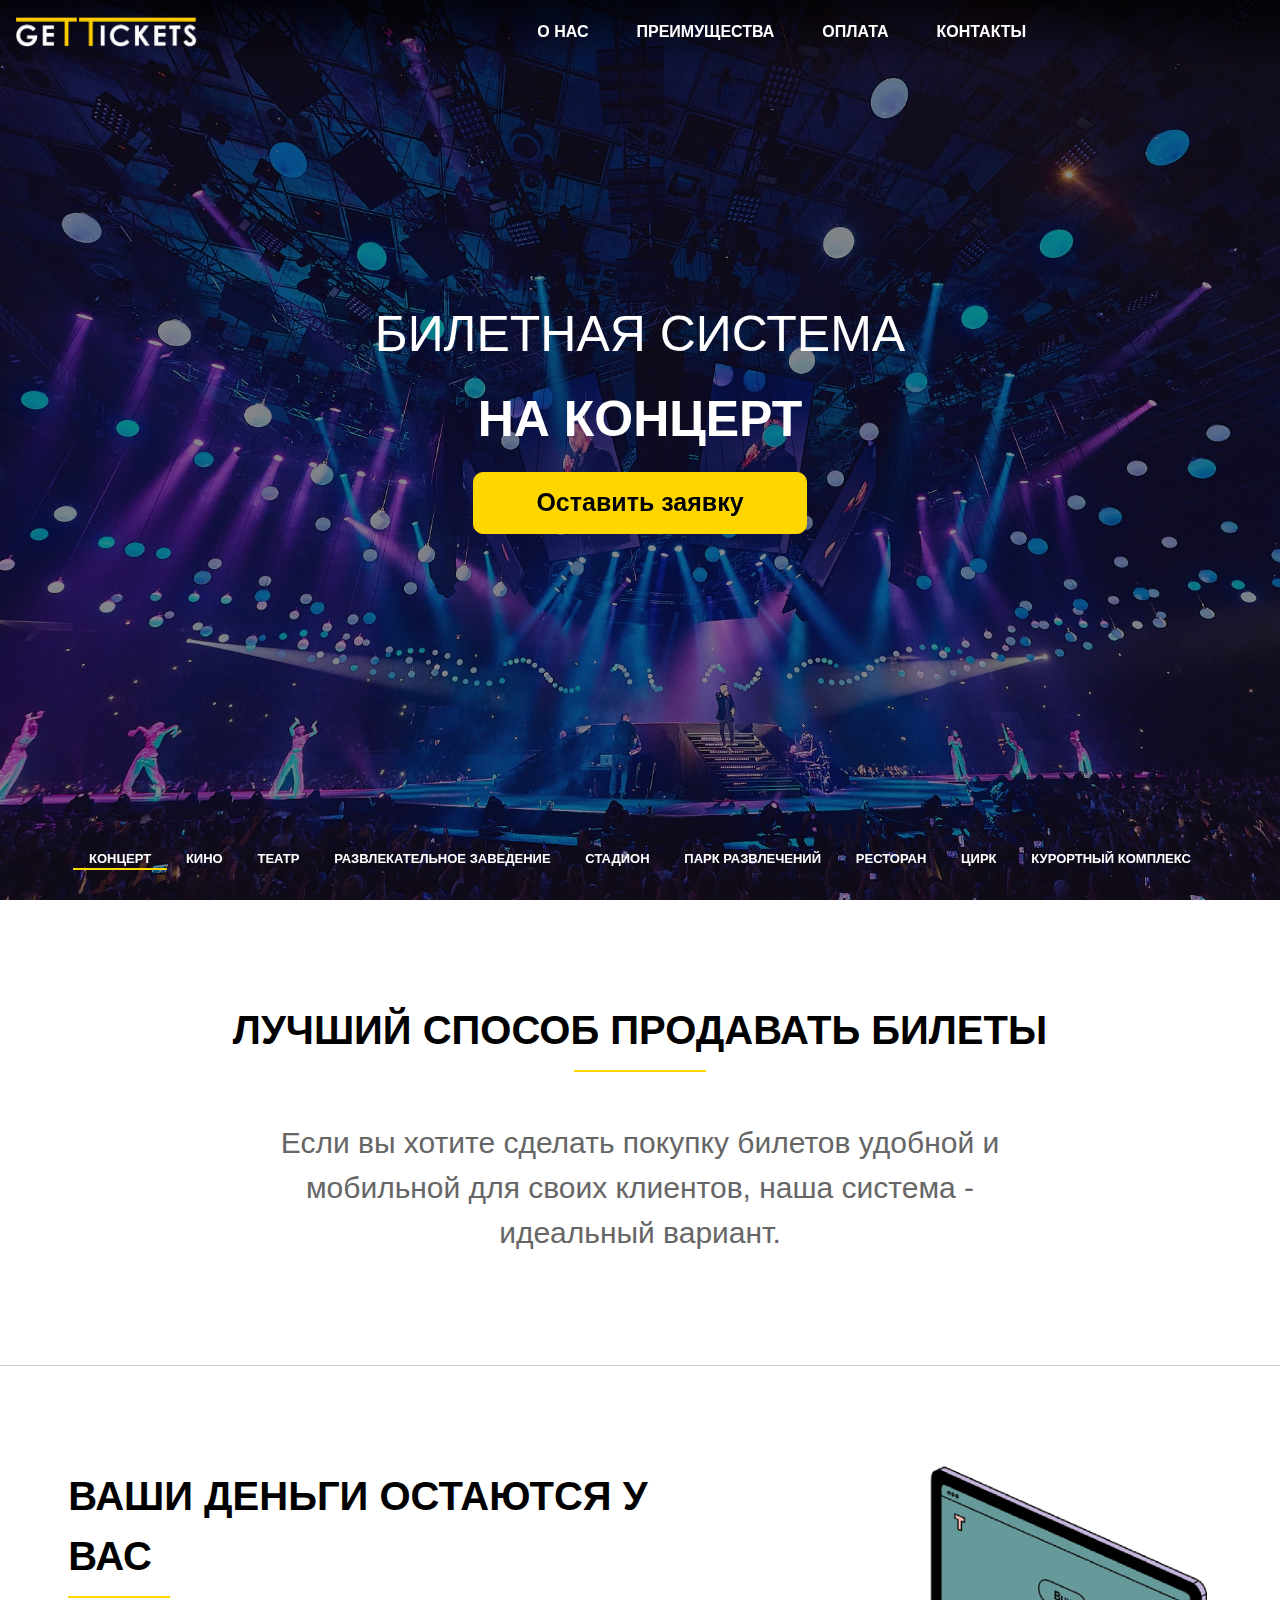
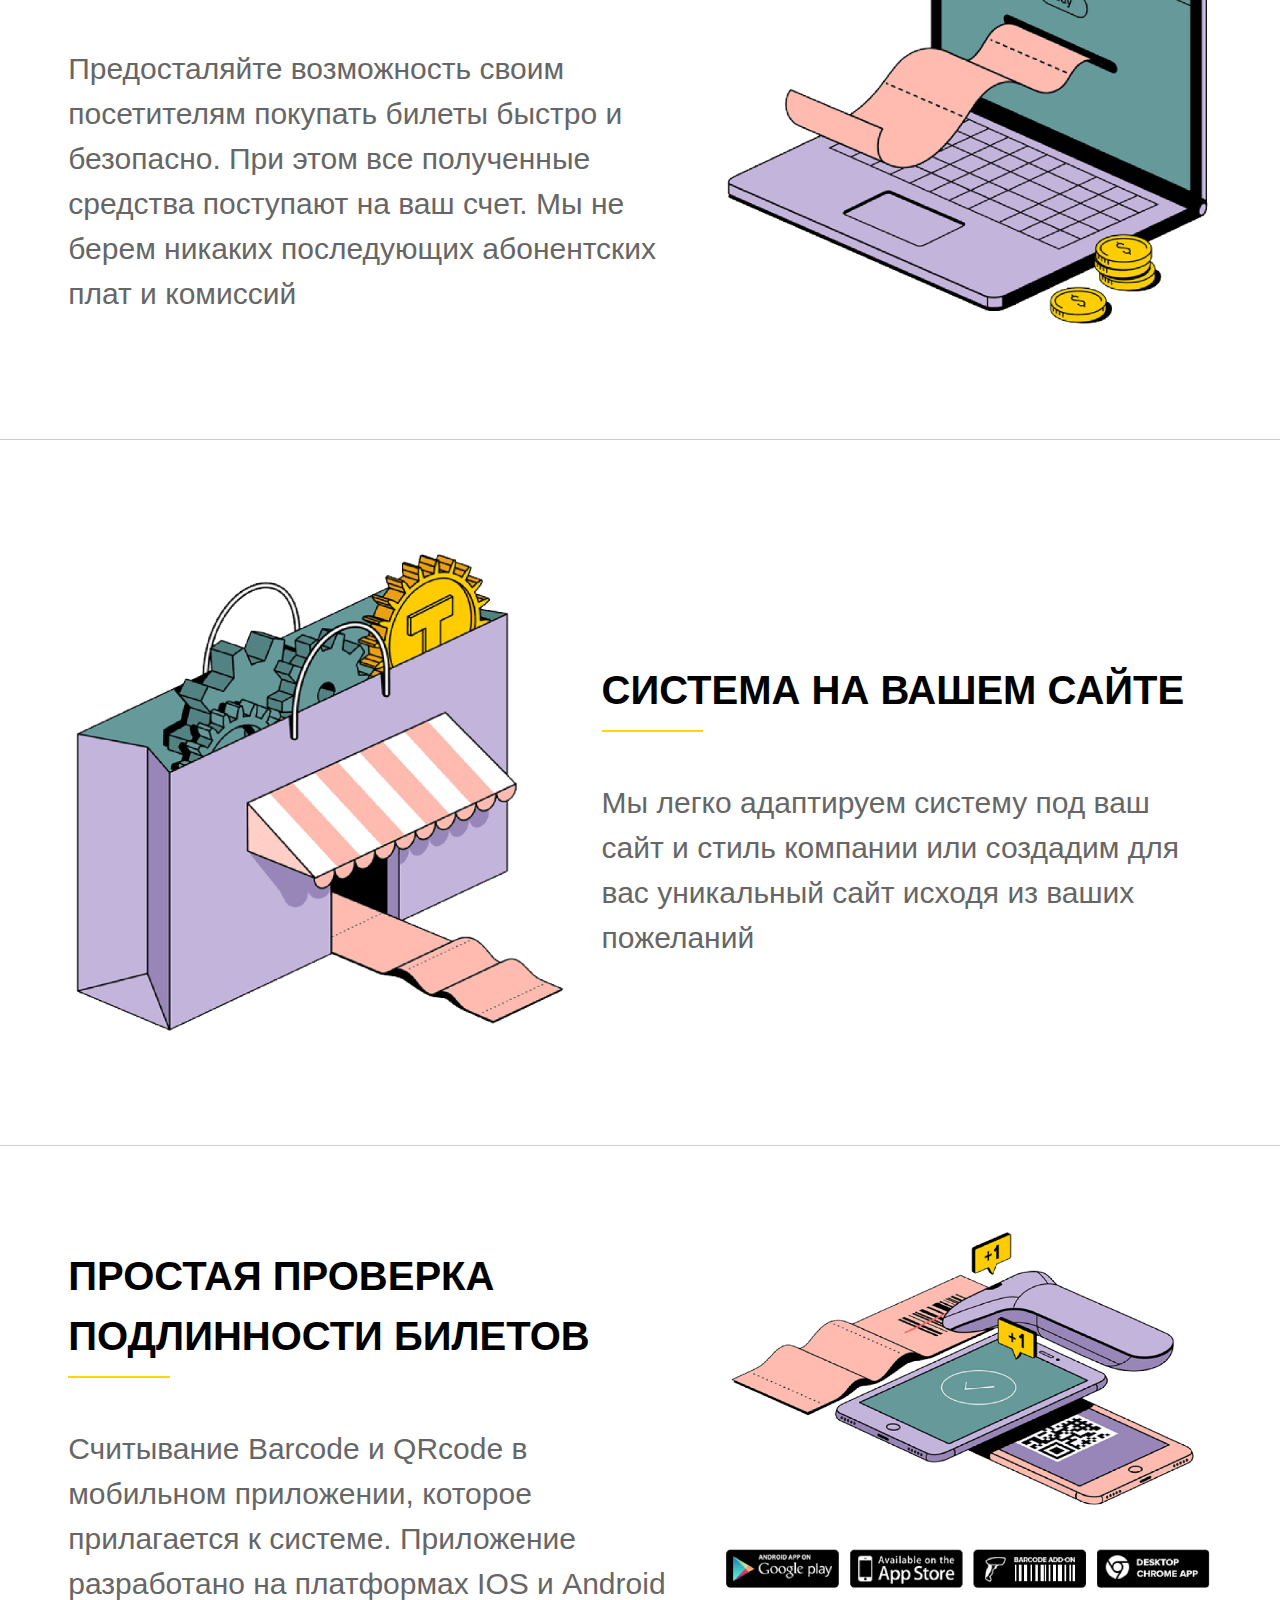
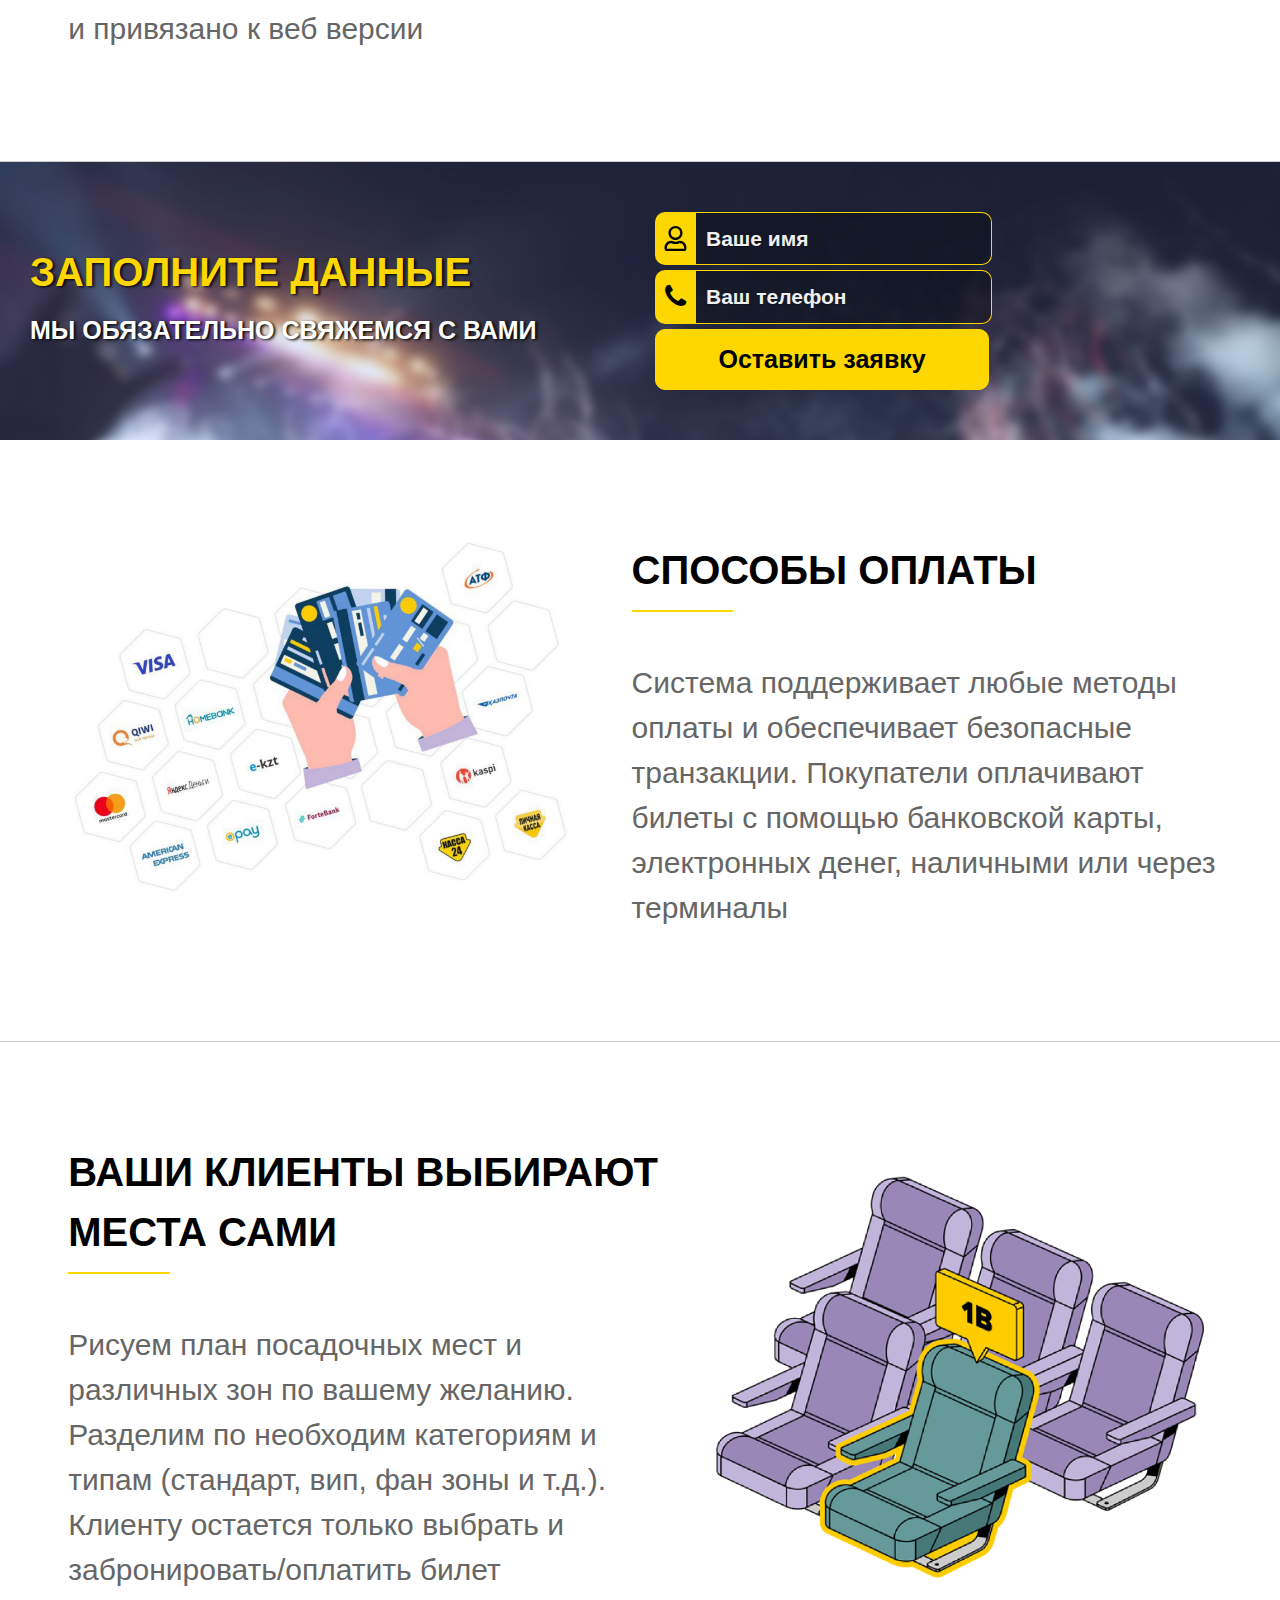
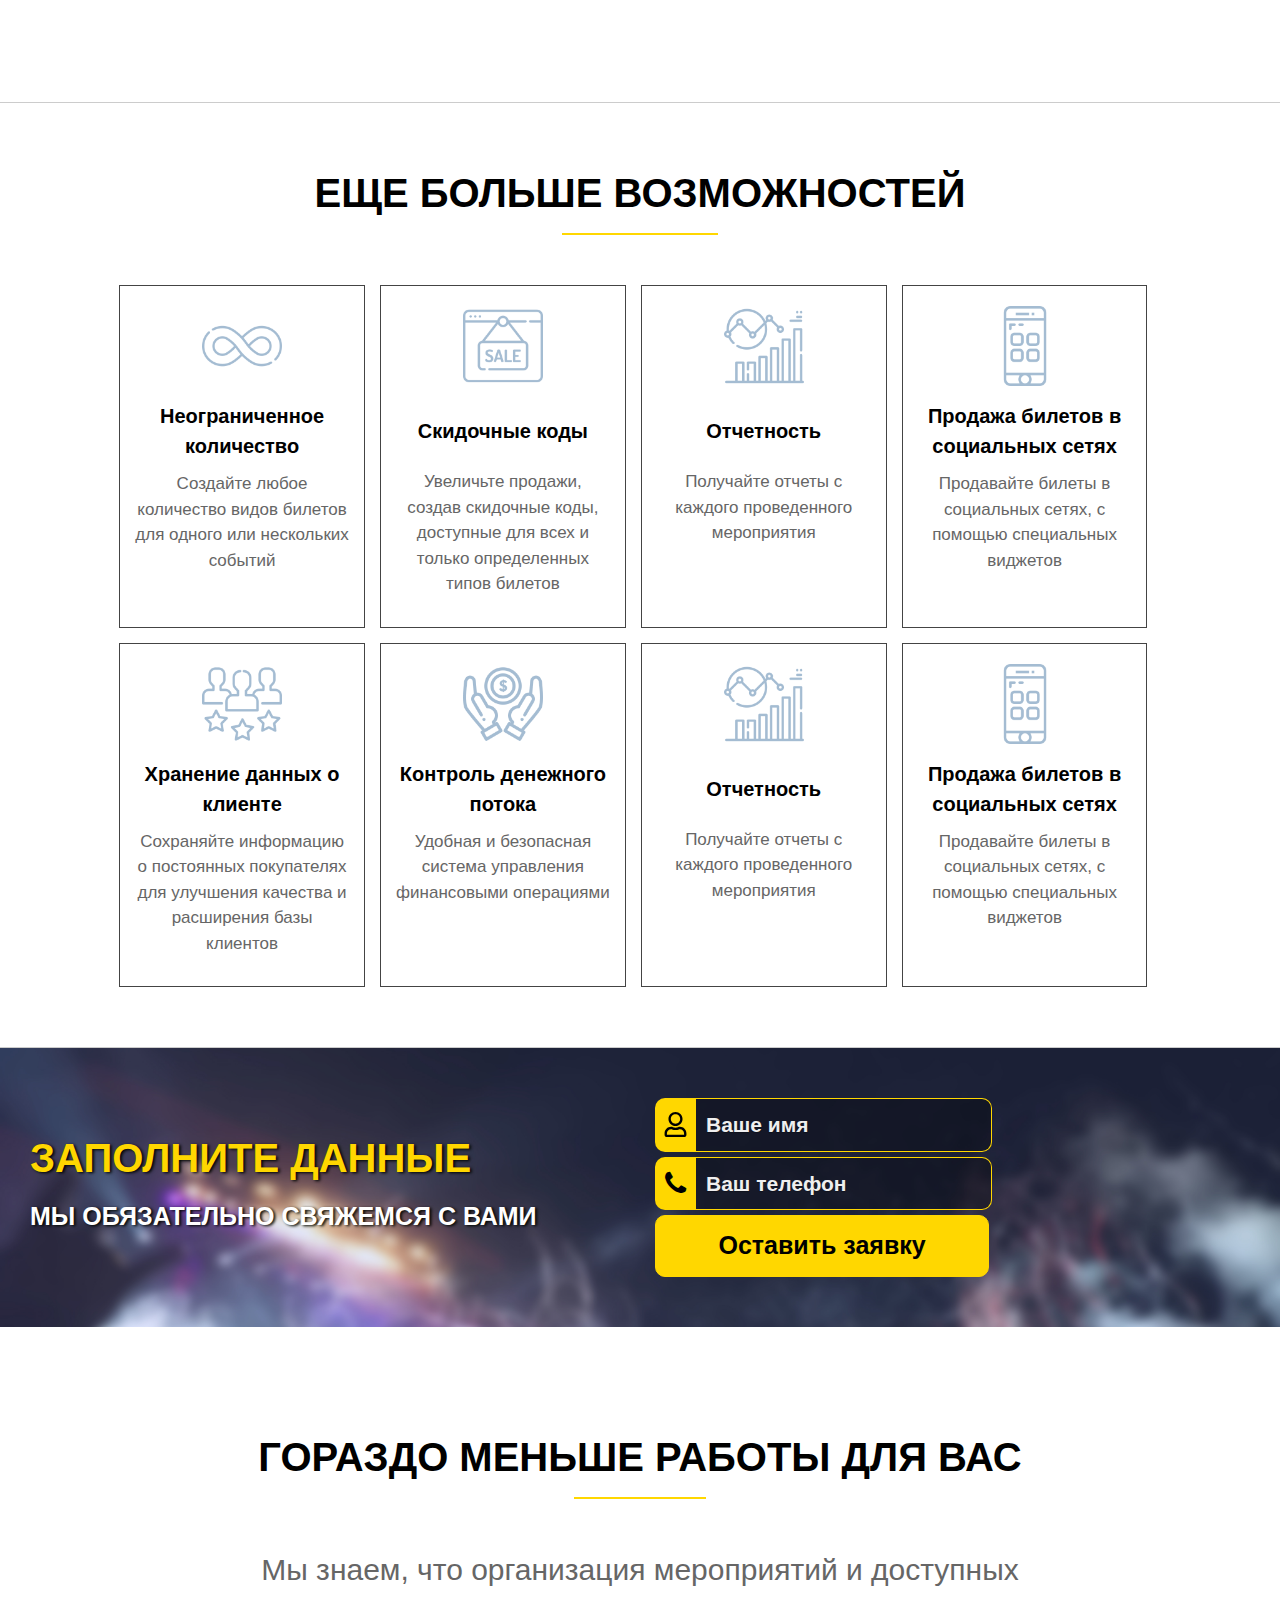
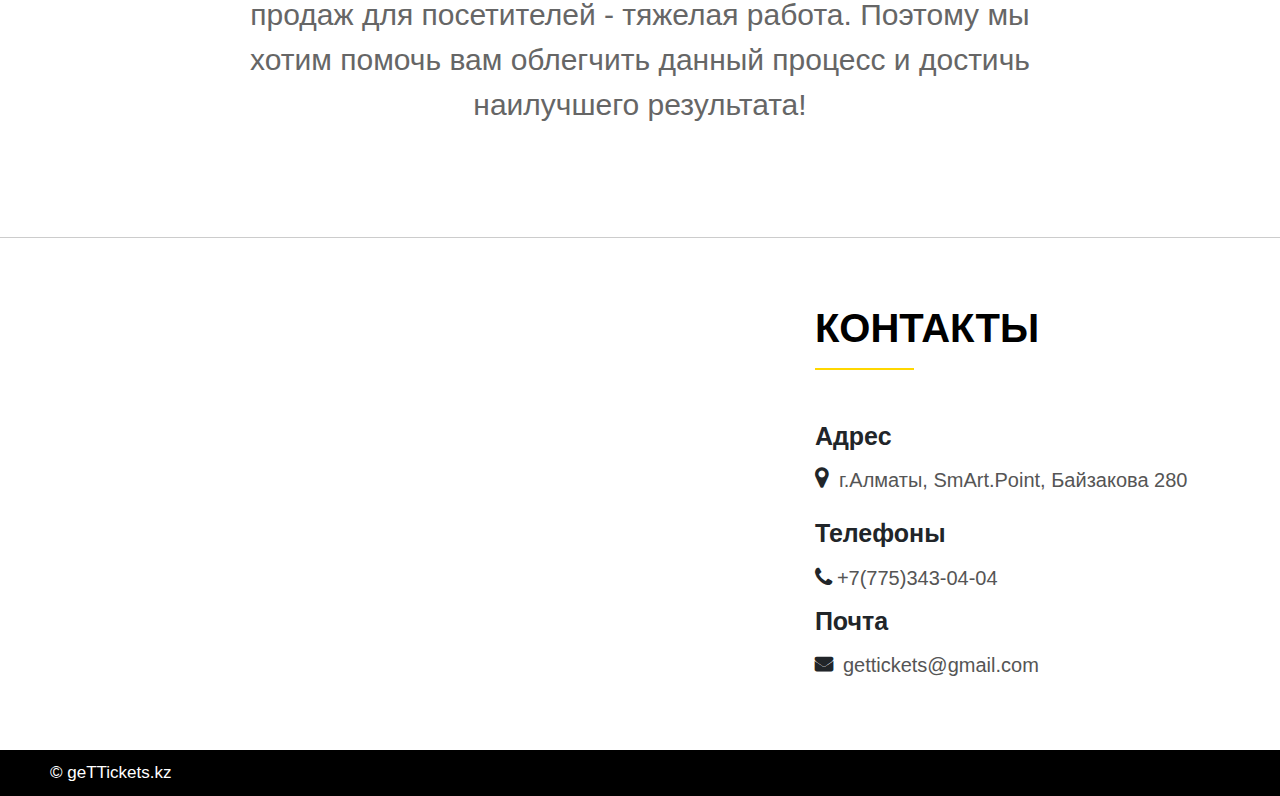
==== commit 889e9a15: "asd" ====
--- a/last/index.html
+++ b/last/index.html
@@ -49,7 +49,7 @@
 			  <div class="overlay-content">
 			  	<div class="d-flex contact-adpv j-s-c ">
 					<div class="d-flex col-md-6 pd-0">
-						<i class="material-icons">phone</i> <a href="#"> 8-(72932)-2-24-36</a>
+						<i class="material-icons">phone</i> <a href="tel:+77753430404"> 8(775) 343 04 04</a>
 					</div>
 					<div class="d-flex col-md-6 left-cont">
 						<i class="material-icons">mail_outline</i> <a href="#"> toomadicom@mail.ru</a>
@@ -456,7 +456,7 @@
 		<div class="d-flex">
 			<div class="col-md-05 none-d"></div>
 			<div class="col-md-7">
-				<iframe src="https://www.google.com/maps/embed?pb=!1m18!1m12!1m3!1d2906.699602905428!2d76.91304671493226!3d43.23675747913763!2m3!1f0!2f0!3f0!3m2!1i1024!2i768!4f13.1!3m3!1m2!1s0x3883692d9f8f2147%3A0x285d7f198254b840!2sSmArt.Point!5e0!3m2!1sru!2skz!4v1543056593631" width="100%" height="100%" frameborder="0" style="border:0" allowfullscreen></iframe>
+				<iframe id="map" src="https://www.google.com/maps/embed?pb=!1m18!1m12!1m3!1d2906.699602905428!2d76.91304671493226!3d43.23675747913763!2m3!1f0!2f0!3f0!3m2!1i1024!2i768!4f13.1!3m3!1m2!1s0x3883692d9f8f2147%3A0x285d7f198254b840!2sSmArt.Point!5e0!3m2!1sru!2skz!4v1543056593631" width="100%" height="100%" frameborder="0" style="border:0" allowfullscreen></iframe>
 			</div>
 			<div class="col-md-4 contact">
 				<div class="h-text"><p class="contacts">КОНТАКТЫ</p>	</div>
@@ -471,7 +471,7 @@
 					<p class="phone">Телефоны</p>
 					<div class="d-flex">
 						<i class="fa fa-phone" style="font-size: 22px;padding-top: 3px;"></i>
-						<p class="phoneCont">+7(777)777-77-77 | +7(775)555-55-55</p>
+						<a class="phoneCont" href="tel:+77753430404">+7(775)343-04-04</a>
 					</div>
 					<p class="email">Почта</p>
 					<div class="d-flex iconSMS">
@@ -660,7 +660,7 @@
 		var close = document.getElementById("close");
 		var header = document.getElementById("header");
 		function openNav() {
-			document.getElementById("myNav").style.height = "40%";
+			document.getElementById("myNav").style.height = "43%";
 			menu.style.display = "none";
 			close.style.display = "block";
 			header.style.background = "rgba(0,0,0,0.9)";
--- a/last/css/style2.css
+++ b/last/css/style2.css
@@ -1524,7 +1524,12 @@
 	}
 }
 @media (max-width: 426px){
-
+	.section10{
+		padding: 15px 0;
+	}
+	#map{
+		height: 300px;
+	}
 	.adpv-line{
 		display: flex;
 		justify-content: center;
